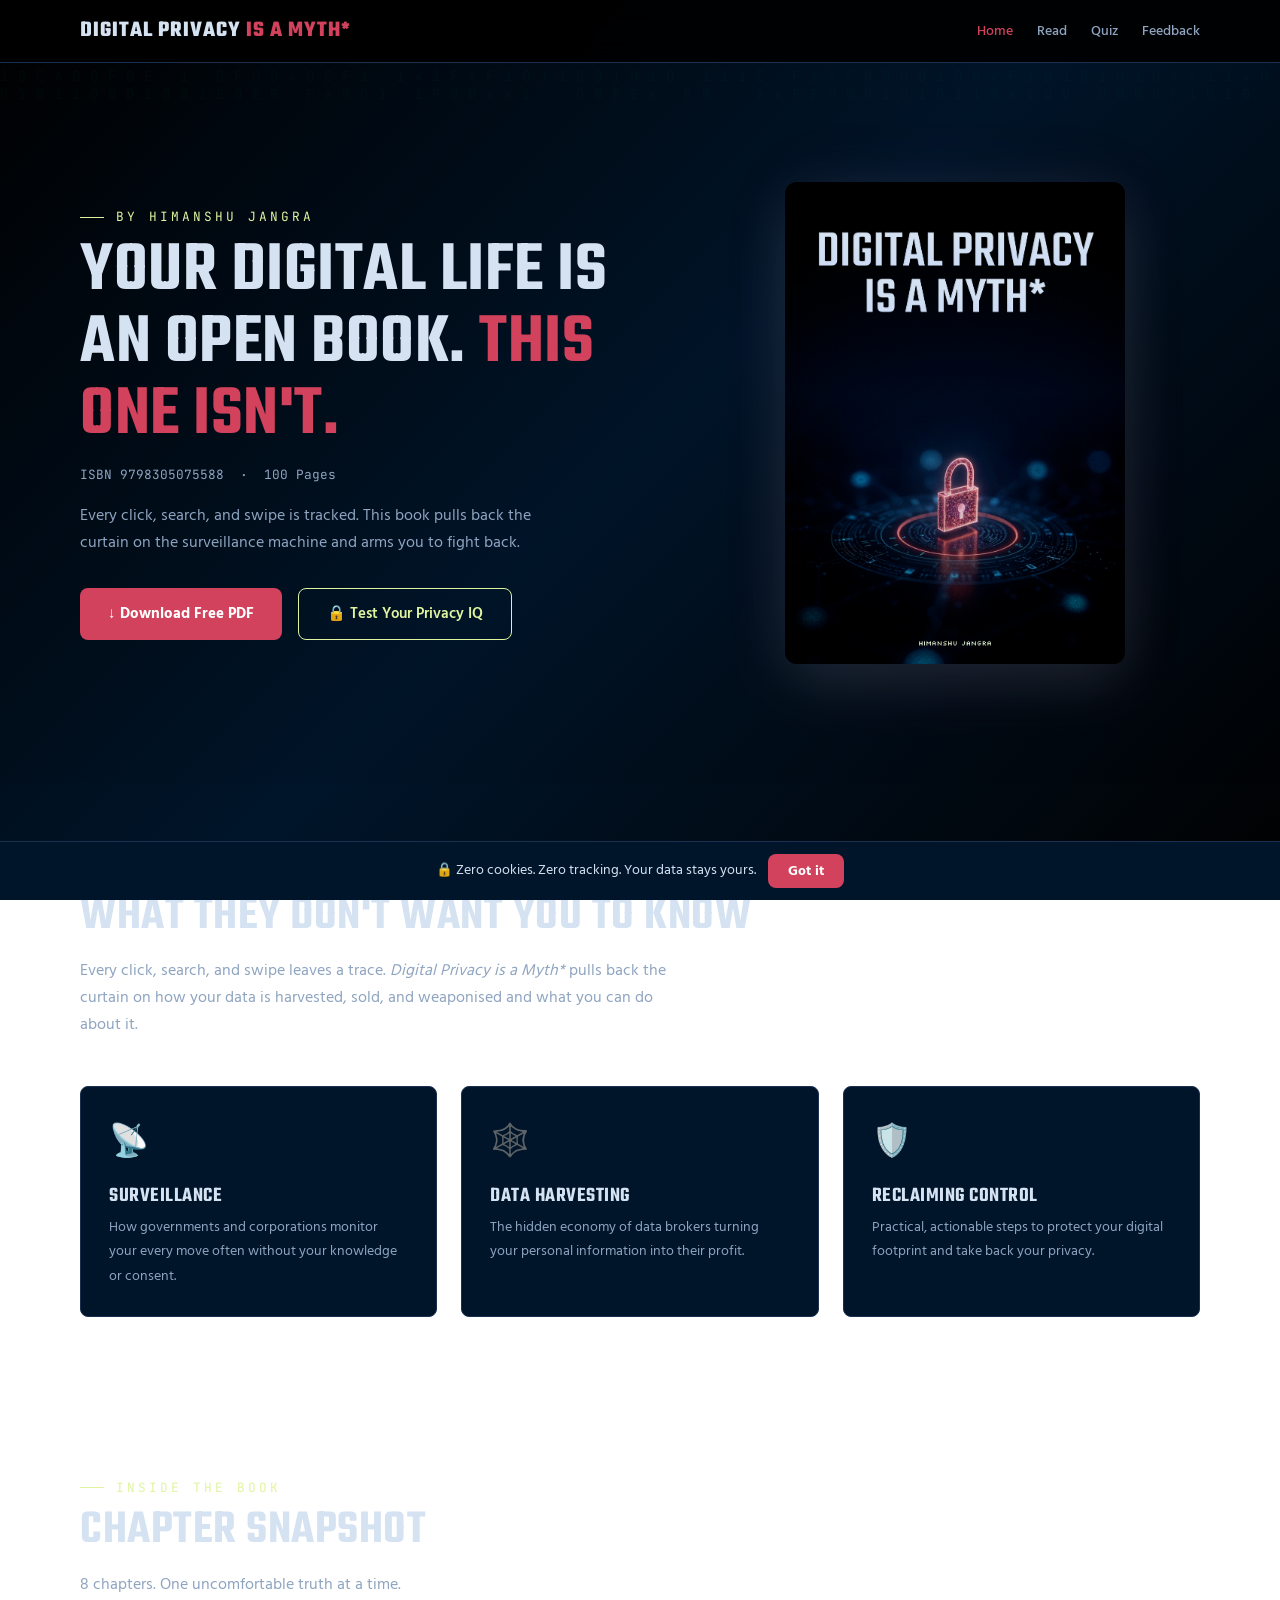
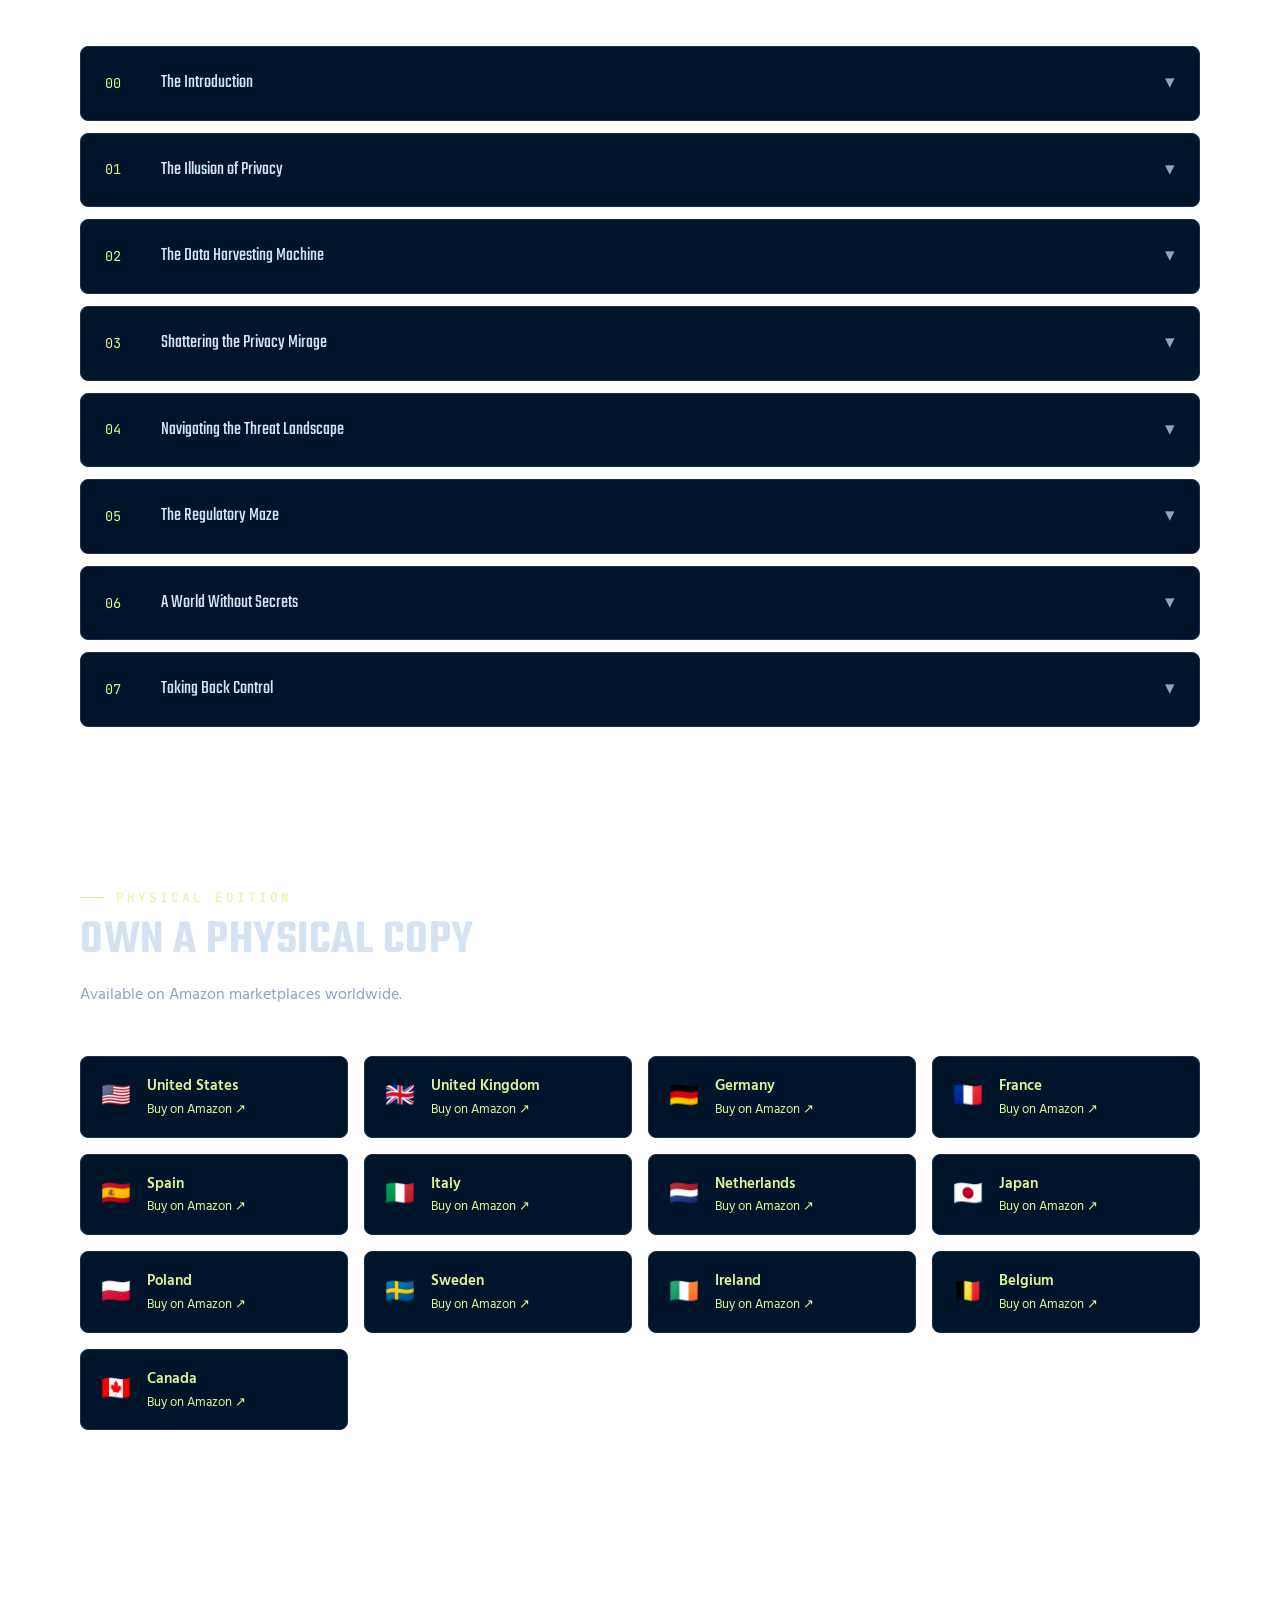
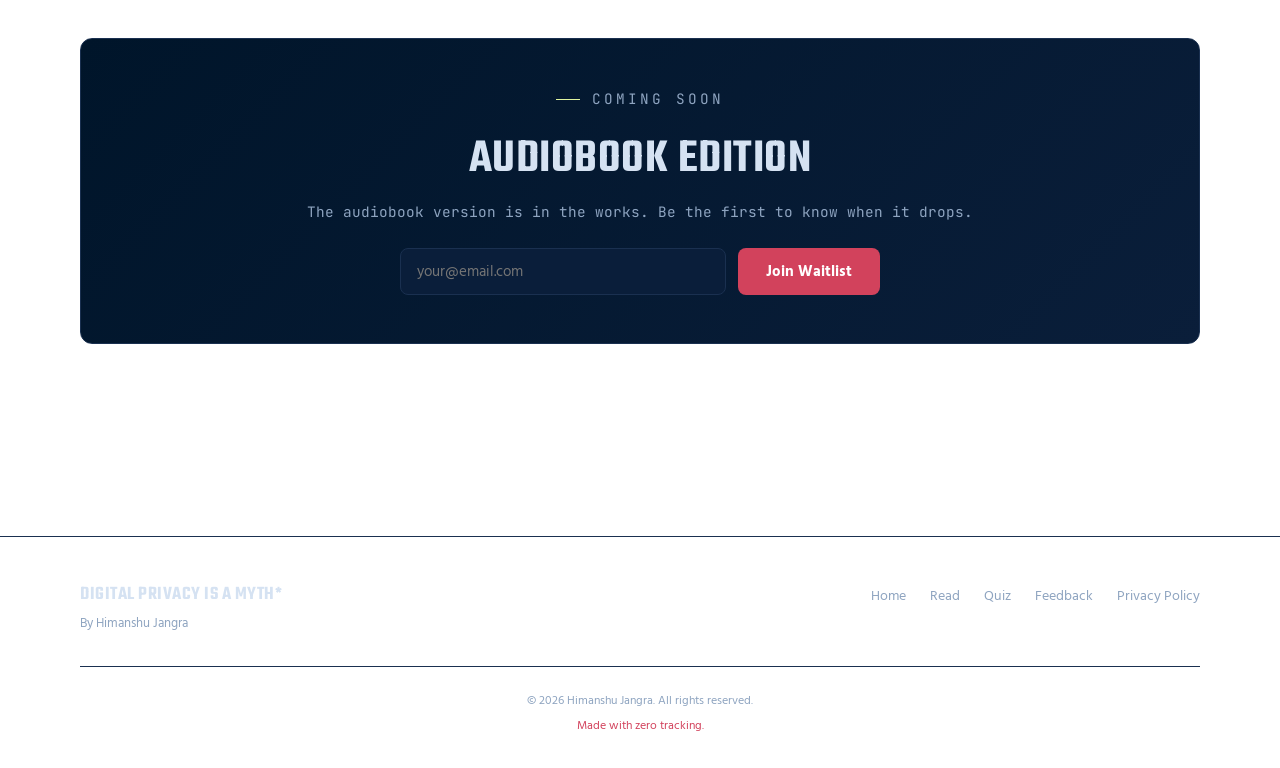
==== index.html @ 57343a9a "First Push This is the initial push to check for things working." ====
<!DOCTYPE html>
<html lang="en">
<head>
  <meta charset="UTF-8">
  <meta name="viewport" content="width=device-width, initial-scale=1.0">
  <title>Digital Privacy is a Myth* — By Himanshu Jangra</title>
  <meta name="description" content="Your digital life is an open book. Digital Privacy is a Myth* exposes the surveillance machine and shows you how to take back control. Free PDF download.">
  <meta property="og:title" content="Digital Privacy is a Myth* — By Himanshu Jangra">
  <meta property="og:description" content="Your digital life is an open book. This one isn't. Free PDF download available.">
  <meta property="og:image" content="digital_privacy_is_a_myth_cover.png">
  <meta property="og:url" content="https://privacymyth.himanshujangra.in/">
  <meta property="og:type" content="website">
  <meta name="twitter:card" content="summary_large_image">
  <meta name="twitter:title" content="Digital Privacy is a Myth*">
  <meta name="twitter:description" content="Your digital life is an open book. This one isn't.">
  <meta name="twitter:image" content="digital_privacy_is_a_myth_cover.png">
  <link rel="canonical" href="https://privacymyth.himanshujangra.in/">
  <link rel="stylesheet" href="styles.css">
</head>
<body>

  <!-- LOADER -->
  <div id="page-loader">
    <div class="lock-icon"><div class="lock-shackle"></div><div class="lock-body"></div></div>
    <p class="loader-text">Initializing secure connection...</p>
    <div class="loader-progress"><div class="loader-progress-bar"></div></div>
    <p class="loader-percent">0%</p>
  </div>

  <!-- NAV -->
  <nav class="navbar">
    <div class="container nav-inner">
      <a href="index.html" class="nav-logo"><span>Digital Privacy</span> is a Myth*</a>
      <button id="nav-toggle" aria-label="Toggle navigation" aria-expanded="false">
        <span></span><span></span><span></span>
      </button>
      <ul id="nav-menu">
        <li><a href="index.html" class="active">Home</a></li>
        <li><a href="read.html">Read</a></li>
        <li><a href="quiz.html">Quiz</a></li>
        <li><a href="feedback.html">Feedback</a></li>
      </ul>
    </div>
  </nav>

  <!-- HERO -->
  <section class="hero">
    <canvas id="binary-rain"></canvas>
    <div class="container hero-content">
      <div class="hero-text">
        <p class="section-label">By Himanshu Jangra</p>
        <h1>Your digital life is an open book. <span>This one isn't.</span></h1>
        <p class="hero-meta mono">ISBN 9798305075588 &nbsp;·&nbsp; 100 Pages</p>
        <p style="color:var(--text-secondary);margin-bottom:2rem;max-width:480px">Every click, search, and swipe is tracked. This book pulls back the curtain on the surveillance machine and arms you to fight back.</p>
        <div class="hero-ctas">
          <a href="download.html" class="btn btn-rose">↓ Download Free PDF</a>
          <a href="quiz.html" class="btn btn-secondary">🔒 Test Your Privacy IQ</a>
        </div>
      </div>
      <img src="digital_privacy_is_a_myth_cover.png" alt="Digital Privacy is a Myth book cover" class="hero-cover" loading="lazy">
    </div>
  </section>

  <!-- ABOUT THE BOOK -->
  <section id="about">
    <div class="container">
      <p class="section-label">About the Book</p>
      <h2 class="section-title">What They Don't Want You to Know</h2>
      <p class="section-subtitle">Every click, search, and swipe leaves a trace. <em>Digital Privacy is a Myth*</em> pulls back the curtain on how your data is harvested, sold, and weaponised and what you can do about it.</p>
      <div class="card-grid card-grid-3">
        <div class="card">
          <div class="card-icon">📡</div>
          <h3>Surveillance</h3>
          <p>How governments and corporations monitor your every move often without your knowledge or consent.</p>
        </div>
        <div class="card">
          <div class="card-icon">🕸️</div>
          <h3>Data Harvesting</h3>
          <p>The hidden economy of data brokers turning your personal information into their profit.</p>
        </div>
        <div class="card">
          <div class="card-icon">🛡️</div>
          <h3>Reclaiming Control</h3>
          <p>Practical, actionable steps to protect your digital footprint and take back your privacy.</p>
        </div>
      </div>
    </div>
  </section>

  <!-- CHAPTER SNAPSHOT -->
  <section id="chapters">
    <div class="container">
      <p class="section-label">Inside the Book</p>
      <h2 class="section-title">Chapter Snapshot</h2>
      <p class="section-subtitle">8 chapters. One uncomfortable truth at a time.</p>
      <div class="chapter-list">
        <div class="chapter-item"><div class="chapter-header" onclick="this.parentElement.classList.toggle('open')"><span class="chapter-num mono">00</span><span class="chapter-title">The Introduction</span><span class="chapter-arrow">▾</span></div><div class="chapter-body"><div class="chapter-body-inner">This chapter confronts you with an uncomfortable truth: digital privacy, as most people understand it, no longer exists. It traces how the internet evolved from a decentralised utopia into a surveillance infrastructure, and establishes the book's central thesis that reclaiming privacy requires first understanding how it was taken from us. From the telegraph to TikTok, the erosion has been steady and deliberate.</div></div></div>
        <div class="chapter-item"><div class="chapter-header" onclick="this.parentElement.classList.toggle('open')"><span class="chapter-num mono">01</span><span class="chapter-title">The Illusion of Privacy</span><span class="chapter-arrow">▾</span></div><div class="chapter-body"><div class="chapter-body-inner">"I have nothing to hide, so I don't need to worry about privacy." This pervasive myth dangerously equates privacy with secrecy. Privacy isn't about hiding something it's about control. This chapter dismantles the Privacy Paradox: the baffling gap between people's stated desire for privacy and their actual online behaviour. It explores how terms of service, default settings, and UI design create a false sense of security, and why even Google Street View sparked a global reckoning.</div></div></div>
        <div class="chapter-item"><div class="chapter-header" onclick="this.parentElement.classList.toggle('open')"><span class="chapter-num mono">02</span><span class="chapter-title">The Data Harvesting Machine</span><span class="chapter-arrow">▾</span></div><div class="chapter-body"><div class="chapter-body-inner">A deep dive into the mechanics of mass data collection cookies, browser fingerprinting, device IDs, and the invisible trackers embedded in every app you use. Meet the data brokers: companies whose entire business model is packaging your behavioural profile and selling it to the highest bidder. From the 2017 Equifax breach that exposed 147 million people to the silent machinery of surveillance capitalism, this chapter reveals the one-way mirror you've been living behind.</div></div></div>
        <div class="chapter-item"><div class="chapter-header" onclick="this.parentElement.classList.toggle('open')"><span class="chapter-num mono">03</span><span class="chapter-title">Shattering the Privacy Mirage</span><span class="chapter-arrow">▾</span></div><div class="chapter-body"><div class="chapter-body-inner">Your "browser fingerprint" is a unique profile created from your browser, OS, plugins, and settings tracking you across websites even without cookies. This chapter puts popular privacy tools under the microscope. Are VPNs truly private? Does incognito mode actually hide anything? It separates marketing promises from technical reality and reveals why most "privacy solutions" offer far less protection than they claim.</div></div></div>
        <div class="chapter-item"><div class="chapter-header" onclick="this.parentElement.classList.toggle('open')"><span class="chapter-num mono">04</span><span class="chapter-title">Navigating the Threat Landscape</span><span class="chapter-arrow">▾</span></div><div class="chapter-body"><div class="chapter-body-inner">From the first computer virus ("Creeper", 1971) to today's state-sponsored zero-day exploits, the threat landscape has evolved dramatically. This chapter maps out modern threats phishing, social engineering, ransomware, SIM-swapping, and supply chain attacks and explains why even tech-literate users are not immune. It's a field guide to the digital dangers lurking in your inbox, your apps, and your connected devices.</div></div></div>
        <div class="chapter-item"><div class="chapter-header" onclick="this.parentElement.classList.toggle('open')"><span class="chapter-num mono">05</span><span class="chapter-title">The Regulatory Maze</span><span class="chapter-arrow">▾</span></div><div class="chapter-body"><div class="chapter-body-inner">Under GDPR, companies can be fined up to €20 million or 4% of their annual global turnover yet breaches continue. This chapter navigates the complex web of privacy legislation: GDPR, CCPA, India's DPDPA, and more. It explains what these laws actually protect, what they don't, and why regulation alone cannot solve the privacy crisis. The conclusion? Laws are a starting point, not a solution.</div></div></div>
        <div class="chapter-item"><div class="chapter-header" onclick="this.parentElement.classList.toggle('open')"><span class="chapter-num mono">06</span><span class="chapter-title">A World Without Secrets</span><span class="chapter-arrow">▾</span></div><div class="chapter-body"><div class="chapter-body-inner">What happens when privacy disappears entirely? From social credit systems and predictive policing to brain-computer interfaces that can read neural signals this chapter paints a picture of a fully surveilled society. It examines the chilling effect on free speech, creativity, and dissent, drawing from real-world examples where the future of privacy isn't a dystopian novel it's already happening.</div></div></div>
        <div class="chapter-item"><div class="chapter-header" onclick="this.parentElement.classList.toggle('open')"><span class="chapter-num mono">07</span><span class="chapter-title">Taking Back Control</span><span class="chapter-arrow">▾</span></div><div class="chapter-body"><div class="chapter-body-inner">The actionable conclusion. This chapter provides a practical privacy toolkit from browser configurations and encrypted communications to digital hygiene habits and privacy-respecting alternatives for every app you use. It covers 2FA, password managers, VPN best practices, and secure messaging. It ends with a call to action: privacy is a collective fight, not just a personal one. Your choices today shape the digital world of tomorrow.</div></div></div>
      </div>
    </div>
  </section>

  <!-- BUY HARD COPY -->
  <section id="buy">
    <div class="container">
      <p class="section-label">Physical Edition</p>
      <h2 class="section-title">Own a Physical Copy</h2>
      <p class="section-subtitle">Available on Amazon marketplaces worldwide.</p>
      <div class="amazon-grid">
        <a href="https://www.amazon.com/dp/B0FT1PD9YH" target="_blank" rel="noopener" class="amazon-card"><span class="amazon-flag">🇺🇸</span><div class="amazon-info"><div class="amazon-country">United States</div><div class="amazon-link">Buy on Amazon ↗</div></div></a>
        <a href="https://www.amazon.co.uk/dp/B0FT1PD9YH" target="_blank" rel="noopener" class="amazon-card"><span class="amazon-flag">🇬🇧</span><div class="amazon-info"><div class="amazon-country">United Kingdom</div><div class="amazon-link">Buy on Amazon ↗</div></div></a>
        <a href="https://www.amazon.de/dp/B0FT1PD9YH" target="_blank" rel="noopener" class="amazon-card"><span class="amazon-flag">🇩🇪</span><div class="amazon-info"><div class="amazon-country">Germany</div><div class="amazon-link">Buy on Amazon ↗</div></div></a>
        <a href="https://www.amazon.fr/dp/B0FT1PD9YH" target="_blank" rel="noopener" class="amazon-card"><span class="amazon-flag">🇫🇷</span><div class="amazon-info"><div class="amazon-country">France</div><div class="amazon-link">Buy on Amazon ↗</div></div></a>
        <a href="https://www.amazon.es/dp/B0FT1PD9YH" target="_blank" rel="noopener" class="amazon-card"><span class="amazon-flag">🇪🇸</span><div class="amazon-info"><div class="amazon-country">Spain</div><div class="amazon-link">Buy on Amazon ↗</div></div></a>
        <a href="https://www.amazon.it/dp/B0FT1PD9YH" target="_blank" rel="noopener" class="amazon-card"><span class="amazon-flag">🇮🇹</span><div class="amazon-info"><div class="amazon-country">Italy</div><div class="amazon-link">Buy on Amazon ↗</div></div></a>
        <a href="https://www.amazon.nl/dp/B0FT1PD9YH" target="_blank" rel="noopener" class="amazon-card"><span class="amazon-flag">🇳🇱</span><div class="amazon-info"><div class="amazon-country">Netherlands</div><div class="amazon-link">Buy on Amazon ↗</div></div></a>
        <a href="https://www.amazon.co.jp/dp/B0FT1PD9YH" target="_blank" rel="noopener" class="amazon-card"><span class="amazon-flag">🇯🇵</span><div class="amazon-info"><div class="amazon-country">Japan</div><div class="amazon-link">Buy on Amazon ↗</div></div></a>
        <a href="https://www.amazon.pl/dp/B0FT1PD9YH" target="_blank" rel="noopener" class="amazon-card"><span class="amazon-flag">🇵🇱</span><div class="amazon-info"><div class="amazon-country">Poland</div><div class="amazon-link">Buy on Amazon ↗</div></div></a>
        <a href="https://www.amazon.se/dp/B0FT1PD9YH" target="_blank" rel="noopener" class="amazon-card"><span class="amazon-flag">🇸🇪</span><div class="amazon-info"><div class="amazon-country">Sweden</div><div class="amazon-link">Buy on Amazon ↗</div></div></a>
        <a href="https://www.amazon.ie/dp/B0FT1PD9YH" target="_blank" rel="noopener" class="amazon-card"><span class="amazon-flag">🇮🇪</span><div class="amazon-info"><div class="amazon-country">Ireland</div><div class="amazon-link">Buy on Amazon ↗</div></div></a>
        <a href="https://www.amazon.com.be/dp/B0FT1PD9YH" target="_blank" rel="noopener" class="amazon-card"><span class="amazon-flag">🇧🇪</span><div class="amazon-info"><div class="amazon-country">Belgium</div><div class="amazon-link">Buy on Amazon ↗</div></div></a>
        <a href="https://www.amazon.ca/dp/B0F1DP7KFP" target="_blank" rel="noopener" class="amazon-card"><span class="amazon-flag">🇨🇦</span><div class="amazon-info"><div class="amazon-country">Canada</div><div class="amazon-link">Buy on Amazon ↗</div></div></a>
      </div>
    </div>
  </section>

  <!-- AUDIOBOOK WAITLIST -->
  <section id="waitlist">
    <div class="container">
      <div class="cta-banner">
        <p class="section-label" style="justify-content:center">Coming Soon</p>
        <h2 class="section-title">Audiobook Edition</h2>
        <p>The audiobook version is in the works. Be the first to know when it drops.</p>
        <form id="waitlist-form" class="inline-form" style="max-width:480px;margin:1.5rem auto 0">
          <input type="email" class="form-input" id="waitlist-email" placeholder="your@email.com" required aria-label="Email for waitlist">
          <button type="submit" class="btn btn-primary">Join Waitlist</button>
        </form>
        <div id="waitlist-success" class="form-success" style="margin-top:1rem">You're on the list. We'll reach out when it's ready.</div>
      </div>
    </div>
  </section>

  <!-- FOOTER -->
  <footer class="footer">
    <div class="container">
      <div class="footer-inner">
        <div class="footer-brand">
          <h3>Digital Privacy is a Myth*</h3>
          <p>By Himanshu Jangra</p>
        </div>
        <div class="footer-links">
          <a href="index.html">Home</a>
          <a href="read.html">Read</a>
          <a href="quiz.html">Quiz</a>
          <a href="feedback.html">Feedback</a>
          <a href="privacy.html">Privacy Policy</a>
        </div>
      </div>
      <div class="footer-bottom">
        © 2026 Himanshu Jangra. All rights reserved.
        <span class="zero-track">Made with zero tracking.</span>
      </div>
    </div>
  </footer>

  <!-- COOKIE BANNER -->
  <div id="cookie-banner">
    <span>🔒 Zero cookies. Zero tracking. Your data stays yours.</span>
    <button id="cookie-dismiss" class="btn btn-primary btn-sm">Got it</button>
  </div>

  <script src="shared.js"></script>
  <script>
    // Init binary rain on homepage
    initBinaryRain();

    // Chapter accordion smooth height
    document.querySelectorAll('.chapter-item').forEach(item => {
      const body = item.querySelector('.chapter-body');
      const inner = item.querySelector('.chapter-body-inner');
      const header = item.querySelector('.chapter-header');
      header.addEventListener('click', () => {
        if (item.classList.contains('open')) {
          body.style.maxHeight = inner.scrollHeight + 'px';
        } else {
          body.style.maxHeight = '0';
        }
      });
      // Set initial max-height for open animation
      const observer = new MutationObserver(() => {
        if (item.classList.contains('open')) {
          body.style.maxHeight = inner.scrollHeight + 'px';
        } else {
          body.style.maxHeight = '0';
        }
      });
      observer.observe(item, { attributes: true, attributeFilter: ['class'] });
    });

    // Waitlist form
    document.getElementById('waitlist-form').addEventListener('submit', async (e) => {
      e.preventDefault();
      const email = document.getElementById('waitlist-email').value;
      if (!isValidEmail(email)) return;
      const btn = e.target.querySelector('button[type="submit"]');
      const restore = setButtonLoading(btn, 'Joining...');
      await submitToSheet('waitlist', { email, source: 'waitlist' });
      restore('✓ Joined!');
      setTimeout(() => {
        document.getElementById('waitlist-form').style.display = 'none';
        document.getElementById('waitlist-success').classList.add('show');
      }, 600);
    });
  </script>
</body>
</html>
---- styles.css ----
/* ===== Digital Privacy is a Myth* — Design System ===== */
@import url('https://fonts.googleapis.com/css2?family=Hind+Madurai:wght@400;500;600;700&family=JetBrains+Mono:wght@400;500&family=Teko:wght@400;500;600;700&display=swap');

:root {
  --bg-primary: #010101;
  --bg-secondary: #00152A;
  --bg-elevated: #0a1e3a;
  --text-primary: #D5E2F2;
  --text-secondary: #8ea4c0;
  --accent: #e0f49f;
  --accent-dim: #c8e7ad;
  --rose: #d2425c;
  --rose-dim: #892a3c;
  --gradient-dark: linear-gradient(135deg, #010101, #00152A, #010101);
  --gradient-light: linear-gradient(135deg, #D5E2F2, #CCDBF4);
  --danger: #fb2d2d;
  --border: #1a3050;
  --radius: 8px;
  --transition: 0.3s ease;
}

*,
*::before,
*::after {
  box-sizing: border-box;
  margin: 0;
  padding: 0
}

html {
  scroll-behavior: smooth;
  font-size: 16px
}

body {
  font-family: 'Hind Madurai', sans-serif;
  background: var(--gradient-dark);
  background-attachment: fixed;
  color: var(--text-primary);
  line-height: 1.7;
  overflow-x: hidden;
  -webkit-font-smoothing: antialiased
}

h1,
h2,
h3,
h4,
h5,
h6 {
  font-family: 'Teko', sans-serif;
  font-weight: 600;
  line-height: 1.0;
  letter-spacing: .5px;
  text-transform: uppercase
}

h1 {
  font-size: clamp(2.2rem, 6vw, 4.5rem)
}

h2 {
  font-size: clamp(1.8rem, 4vw, 3rem)
}

h3 {
  font-size: clamp(1.3rem, 3vw, 2rem)
}

a {
  color: var(--accent);
  text-decoration: none;
  transition: color var(--transition)
}

a:hover {
  color: var(--accent-dim)
}

img {
  max-width: 100%;
  height: auto;
  display: block
}

.container {
  width: 90%;
  max-width: 1200px;
  margin: 0 auto;
  padding: 0 1rem
}

.mono {
  font-family: 'JetBrains Mono', monospace
}

/* ===== LOADER ===== */
#page-loader {
  position: fixed;
  inset: 0;
  z-index: 9999;
  background: var(--bg-primary);
  display: flex;
  flex-direction: column;
  align-items: center;
  justify-content: center;
  gap: 1.5rem
}

#page-loader.fade-out {
  animation: loaderFade .5s ease forwards
}

@keyframes loaderFade {
  to {
    opacity: 0;
    visibility: hidden
  }
}

.lock-icon {
  width: 60px;
  height: 60px;
  position: relative
}

.lock-body {
  width: 36px;
  height: 28px;
  background: var(--accent);
  border-radius: 4px;
  position: absolute;
  bottom: 0;
  left: 50%;
  transform: translateX(-50%);
  animation: lockPulse 1.8s ease infinite
}

.lock-shackle {
  width: 24px;
  height: 20px;
  border: 4px solid var(--accent);
  border-bottom: none;
  border-radius: 12px 12px 0 0;
  position: absolute;
  top: 0;
  left: 50%;
  transform: translateX(-50%);
  animation: shackleUnlock 1.8s ease forwards
}

@keyframes lockPulse {

  0%,
  100% {
    opacity: 1
  }

  50% {
    opacity: .6
  }
}

@keyframes shackleUnlock {

  0%,
  60% {
    transform: translateX(-50%) rotate(0)
  }

  80%,
  100% {
    transform: translateX(-50%) rotate(-30deg);
    transform-origin: left top
  }
}

.loader-text {
  font-family: 'JetBrains Mono', monospace;
  font-size: .85rem;
  color: var(--accent);
  letter-spacing: 2px
}

.loader-progress {
  width: 200px;
  height: 3px;
  background: var(--border);
  border-radius: 2px;
  overflow: hidden;
  margin-top: .5rem
}

.loader-progress-bar {
  height: 100%;
  width: 0;
  background: var(--accent);
  border-radius: 2px;
  transition: width .1s linear
}

.loader-percent {
  font-family: 'JetBrains Mono', monospace;
  font-size: .7rem;
  color: var(--text-secondary);
  margin-top: .25rem
}

/* ===== NAV ===== */
.navbar {
  position: sticky;
  top: 0;
  z-index: 1000;
  background: rgba(1, 1, 1, .92);
  backdrop-filter: blur(12px);
  border-bottom: 1px solid var(--border);
  padding: .75rem 0
}

.nav-inner {
  display: flex;
  align-items: center;
  justify-content: space-between
}

.nav-logo {
  font-family: 'Teko', sans-serif;
  font-size: 1.4rem;
  font-weight: 700;
  color: var(--rose);
  text-transform: uppercase;
  letter-spacing: 1px
}

.nav-logo span {
  color: var(--text-primary)
}

#nav-menu {
  display: flex;
  gap: 1.5rem;
  list-style: none;
  align-items: center
}

#nav-menu a {
  color: var(--text-secondary);
  font-size: .9rem;
  font-weight: 500;
  transition: color var(--transition);
  position: relative
}

#nav-menu a:hover,
#nav-menu a.active {
  color: var(--rose)
}

#nav-menu a::after {
  content: '';
  position: absolute;
  bottom: -4px;
  left: 0;
  width: 0;
  height: 2px;
  background: var(--rose);
  transition: width var(--transition)
}

#nav-menu a:hover::after {
  width: 100%
}

#nav-toggle {
  display: none;
  flex-direction: column;
  gap: 5px;
  cursor: pointer;
  padding: 4px;
  background: none;
  border: none;
  z-index: 1001
}

#nav-toggle span {
  width: 24px;
  height: 2px;
  background: var(--text-primary);
  transition: var(--transition)
}

#nav-toggle.open span:nth-child(1) {
  transform: rotate(45deg) translate(5px, 5px)
}

#nav-toggle.open span:nth-child(2) {
  opacity: 0
}

#nav-toggle.open span:nth-child(3) {
  transform: rotate(-45deg) translate(5px, -5px)
}

/* ===== COOKIE BANNER ===== */
#cookie-banner {
  position: fixed;
  bottom: 0;
  left: 0;
  right: 0;
  z-index: 2000;
  background: var(--bg-secondary);
  border-top: 1px solid var(--border);
  padding: .75rem 1rem;
  display: flex;
  align-items: center;
  justify-content: center;
  gap: .75rem;
  font-size: .85rem;
  transition: transform .4s ease
}

#cookie-banner.hidden {
  transform: translateY(100%);
  pointer-events: none
}

#cookie-banner span {
  white-space: nowrap;
  overflow: hidden;
  text-overflow: ellipsis
}

/* ===== BUTTONS ===== */
.btn {
  display: inline-flex;
  align-items: center;
  justify-content: center;
  text-align: center;
  gap: .5rem;
  padding: .75rem 1.75rem;
  border-radius: var(--radius);
  font-family: 'Hind Madurai', sans-serif;
  font-weight: 600;
  font-size: .95rem;
  cursor: pointer;
  transition: all var(--transition);
  border: none;
  text-decoration: none
}

.btn-loading {
  pointer-events: none;
  opacity: .7;
  position: relative
}

.btn-loading::after {
  content: '';
  width: 16px;
  height: 16px;
  border: 2px solid currentColor;
  border-top-color: transparent;
  border-radius: 50%;
  animation: btnSpin .6s linear infinite;
  flex-shrink: 0
}

@keyframes btnSpin {
  to {
    transform: rotate(360deg)
  }
}

.btn-primary {
  background: var(--rose);
  color: #ffffff;
  font-weight: 700
}

.btn-primary:hover {
  background: var(--accent-dim);
  color: #010101;
  transform: translateY(-2px);
  box-shadow: 0 4px 20px rgba(229, 245, 209, .25)
}

.btn-secondary {
  background: transparent;
  color: var(--accent);
  border: 1px solid var(--accent)
}

.btn-secondary:hover {
  background: rgba(229, 245, 209, .1);
  transform: translateY(-2px)
}

.btn-rose {
  background: var(--rose);
  color: #fff;
  font-weight: 700
}

.btn-rose:hover {
  background: var(--rose-dim);
  color: #fff;
  transform: translateY(-2px);
  box-shadow: 0 4px 20px rgba(199, 92, 111, .3)
}

.btn-ghost {
  background: transparent;
  color: var(--text-secondary);
  padding: .5rem 1rem
}

.btn-ghost:hover {
  color: var(--accent)
}

.btn-sm {
  padding: .5rem 1.25rem;
  font-size: .85rem
}

/* ===== HERO ===== */
.hero {
  min-height: 80vh;
  display: flex;
  align-items: center;
  position: relative;
  overflow: hidden;
  padding: 4rem 0 4rem
}

#binary-rain {
  position: absolute;
  inset: 0;
  z-index: 0;
  pointer-events: none;
  opacity: .4
}

.hero-content {
  position: relative;
  z-index: 1;
  display: grid;
  grid-template-columns: 1.1fr .9fr;
  gap: 2rem;
  align-items: center
}

.hero-cover {
  max-width: 340px;
  border-radius: 12px;
  box-shadow: 0 20px 60px rgba(204, 219, 244, .12), 0 0 80px rgba(199, 92, 111, .06);
  animation: coverFloat 4s ease-in-out infinite;
  justify-self: center
}

@keyframes coverFloat {

  0%,
  100% {
    transform: translateY(0)
  }

  50% {
    transform: translateY(-10px)
  }
}

.hero-text h1 {
  margin-bottom: .75rem
}

.hero-text h1 span {
  color: var(--rose)
}

.hero-meta {
  font-family: 'JetBrains Mono', monospace;
  color: var(--text-secondary);
  font-size: .8rem;
  margin-bottom: 1rem
}

.hero-ctas {
  display: flex;
  gap: 1rem;
  flex-wrap: wrap
}

/* ===== SECTIONS ===== */
section {
  padding: 5rem 0
}

.section-label {
  font-family: 'JetBrains Mono', monospace;
  color: var(--accent);
  font-size: .8rem;
  text-transform: uppercase;
  letter-spacing: 3px;
  margin-bottom: .5rem;
  display: flex;
  align-items: center;
  gap: .75rem
}

.section-label::before {
  content: '';
  width: 24px;
  height: 1px;
  background: var(--accent)
}

.section-title {
  margin-bottom: 1rem
}

.section-subtitle {
  color: var(--text-secondary);
  max-width: 600px;
  margin-bottom: 3rem
}

/* ===== CARDS ===== */
.card {
  background: var(--bg-secondary);
  border: 1px solid var(--border);
  border-radius: var(--radius);
  padding: 1.75rem;
  transition: all var(--transition)
}

.card:hover {
  border-color: var(--rose);
  transform: translateY(-4px);
  box-shadow: 0 8px 30px rgba(199, 92, 111, .1)
}

.card-grid {
  display: grid;
  gap: 1.5rem
}

.card-grid-3 {
  grid-template-columns: repeat(3, 1fr)
}

.card-grid-4 {
  grid-template-columns: repeat(4, 1fr)
}

.card-icon {
  font-size: 2rem;
  margin-bottom: 1rem
}

.card h3 {
  margin-bottom: .5rem;
  font-size: 1.3rem
}

.card p {
  color: var(--text-secondary);
  font-size: .9rem
}

/* ===== CHAPTER LIST ===== */
.chapter-list {
  display: flex;
  flex-direction: column;
  gap: .75rem
}

.chapter-item {
  background: var(--bg-secondary);
  border: 1px solid var(--border);
  border-radius: var(--radius);
  overflow: hidden;
  transition: border-color var(--transition)
}

.chapter-item:hover {
  border-color: rgba(0, 255, 157, .3)
}

.chapter-header {
  display: flex;
  align-items: center;
  gap: 1rem;
  padding: 1.25rem 1.5rem;
  cursor: pointer;
  transition: background var(--transition)
}

.chapter-header:hover {
  background: var(--bg-elevated)
}

.chapter-num {
  font-family: 'JetBrains Mono', monospace;
  color: var(--accent);
  font-size: .85rem;
  min-width: 40px
}

.chapter-title {
  font-family: 'Teko', sans-serif;
  font-size: 1.2rem;
  flex: 1
}

.chapter-arrow {
  color: var(--text-secondary);
  transition: transform var(--transition);
  font-size: 1.2rem
}

.chapter-item.open .chapter-arrow {
  transform: rotate(180deg)
}

.chapter-body {
  max-height: 0;
  overflow: hidden;
  transition: max-height .4s ease
}

.chapter-body-inner {
  padding: 0 1.5rem 1.25rem;
  padding-left: calc(1.5rem + 40px + 1rem);
  color: var(--text-secondary);
  font-size: .9rem;
  line-height: 1.8
}

/* ===== AMAZON GRID ===== */
.amazon-grid {
  display: grid;
  grid-template-columns: repeat(auto-fill, minmax(220px, 1fr));
  gap: 1rem
}

.amazon-card {
  display: flex;
  align-items: center;
  gap: 1rem;
  background: var(--bg-secondary);
  border: 1px solid var(--border);
  border-radius: var(--radius);
  padding: 1rem 1.25rem;
  transition: all var(--transition)
}

.amazon-card:hover {
  border-color: var(--accent);
  transform: translateY(-2px);
  box-shadow: 0 4px 20px rgba(0, 255, 157, .06)
}

.amazon-flag {
  font-size: 1.5rem
}

.amazon-info {
  flex: 1
}

.amazon-country {
  font-weight: 600;
  font-size: .95rem
}

.amazon-link {
  font-size: .8rem;
  color: var(--accent)
}

/* ===== FORMS ===== */
.form-group {
  margin-bottom: 1.25rem
}

.form-group label {
  display: block;
  font-size: .85rem;
  color: var(--text-secondary);
  margin-bottom: .4rem;
  font-weight: 500
}

.form-input,
.form-textarea {
  width: 100%;
  padding: .75rem 1rem;
  background: var(--bg-elevated);
  border: 1px solid var(--border);
  border-radius: var(--radius);
  color: var(--text-primary);
  font-family: 'Hind Madurai', sans-serif;
  font-size: .95rem;
  transition: border-color var(--transition)
}

.form-input:focus,
.form-textarea:focus {
  outline: none;
  border-color: var(--accent)
}

.form-textarea {
  resize: vertical;
  min-height: 120px
}

.char-count {
  text-align: right;
  font-size: .75rem;
  color: var(--text-secondary);
  margin-top: .25rem
}

.checkbox-group {
  display: flex;
  align-items: center;
  gap: .75rem;
  cursor: pointer
}

.checkbox-group input[type="checkbox"] {
  accent-color: var(--accent);
  width: 18px;
  height: 18px
}

.form-success {
  background: rgba(0, 255, 157, .08);
  border: 1px solid rgba(0, 255, 157, .2);
  border-radius: var(--radius);
  padding: 1.25rem;
  color: var(--accent);
  text-align: center;
  display: none
}

.form-success.show {
  display: block
}

.inline-form {
  display: flex;
  gap: .75rem
}

.inline-form .form-input {
  flex: 1
}

/* ===== STAR RATING ===== */
.star-rating {
  display: flex;
  gap: .25rem;
  direction: rtl;
  justify-content: flex-end
}

.star-rating input {
  display: none
}

.star-rating label {
  font-size: 1.8rem;
  color: var(--border);
  cursor: pointer;
  transition: color var(--transition)
}

.star-rating input:checked~label,
.star-rating label:hover,
.star-rating label:hover~label {
  color: #ffd700
}

/* ===== TOGGLE ===== */
.toggle-group {
  display: flex;
  gap: 0;
  border: 1px solid var(--border);
  border-radius: var(--radius);
  overflow: hidden;
  width: fit-content;
  margin-top: .5rem
}

.toggle-group input {
  display: none
}

.toggle-group label {
  padding: .6rem 1.5rem;
  cursor: pointer;
  font-size: .9rem;
  transition: all var(--transition);
  color: var(--text-secondary)
}

.toggle-group input:checked+label {
  background: var(--accent);
  color: #010101;
  font-weight: 600
}

/* ===== QUIZ ===== */
.quiz-container {
  max-width: 700px;
  margin: 0 auto
}

.quiz-progress {
  display: flex;
  gap: .5rem;
  margin-bottom: 2rem
}

.quiz-progress-dot {
  flex: 1;
  height: 4px;
  border-radius: 2px;
  background: var(--border);
  transition: background var(--transition)
}

.quiz-progress-dot.active {
  background: var(--accent)
}

.quiz-progress-dot.done {
  background: var(--accent-dim)
}

.quiz-option {
  display: block;
  width: 100%;
  text-align: left;
  padding: 1rem 1.25rem;
  background: var(--bg-secondary);
  border: 1px solid var(--border);
  border-radius: var(--radius);
  color: var(--text-primary);
  font-size: .95rem;
  cursor: pointer;
  transition: all var(--transition);
  margin-bottom: .75rem;
  font-family: 'Hind Madurai', sans-serif
}

.quiz-option:hover:not(.selected) {
  border-color: rgba(0, 255, 157, .4);
  background: var(--bg-elevated)
}

.quiz-option.correct {
  border-color: var(--accent);
  background: rgba(0, 255, 157, .08);
  color: var(--accent)
}

.quiz-option.wrong {
  border-color: var(--danger);
  background: rgba(255, 68, 68, .08);
  color: var(--danger)
}

.quiz-option.disabled {
  pointer-events: none;
  opacity: .6
}

.quiz-explanation {
  background: var(--bg-elevated);
  border-left: 3px solid var(--accent);
  padding: 1.25rem;
  margin-top: 1rem;
  border-radius: 0 var(--radius) var(--radius) 0;
  animation: slideIn .3s ease
}

@keyframes slideIn {
  from {
    opacity: 0;
    transform: translateY(8px)
  }

  to {
    opacity: 1;
    transform: translateY(0)
  }
}

.quiz-result {
  text-align: center;
  padding: 2rem 0
}

.quiz-persona {
  font-size: 3rem;
  margin-bottom: .5rem
}

.quiz-score {
  font-family: 'JetBrains Mono', monospace;
  font-size: 1.5rem;
  color: var(--accent);
  margin-bottom: .5rem
}

.quiz-verdict {
  color: var(--text-secondary);
  font-style: italic;
  max-width: 500px;
  margin: 0 auto 2rem
}

.scorecard-wrapper {
  margin: 2rem auto;
  max-width: 400px
}

.scorecard-wrapper canvas {
  width: 100%;
  border-radius: var(--radius);
  border: 1px solid var(--border)
}

.share-buttons {
  display: flex;
  gap: 1rem;
  justify-content: center;
  margin: 1.5rem 0;
  flex-wrap: wrap
}

/* ===== BLOCKQUOTE ===== */
blockquote {
  border-left: 3px solid var(--accent);
  padding: 1.5rem;
  background: var(--bg-secondary);
  border-radius: 0 var(--radius) var(--radius) 0;
  font-style: italic;
  color: var(--text-secondary);
  margin: 2rem 0
}

/* ===== CTA BANNER ===== */
.cta-banner {
  background: linear-gradient(135deg, var(--bg-secondary), var(--bg-elevated));
  border: 1px solid var(--border);
  border-radius: 12px;
  padding: 3rem;
  text-align: center;
  margin: 3rem 0
}

.cta-banner p {
  color: var(--text-secondary);
  margin-bottom: 1.5rem;
  font-family: 'JetBrains Mono', monospace;
  font-size: .9rem
}

/* ===== ACCENT HIGHLIGHT ===== */
.text-rose {
  color: var(--rose)
}

.text-accent {
  color: var(--accent)
}

.glow-border {
  border-color: var(--rose) !important;
  box-shadow: 0 0 20px rgba(199, 92, 111, .15)
}

/* ===== PRIVACY PAGE ===== */
.prose {
  max-width: 720px;
  margin: 0 auto
}

.prose h2 {
  margin-top: 2.5rem;
  margin-bottom: 1rem
}

.prose h3 {
  margin-top: 1.5rem;
  margin-bottom: .75rem
}

.prose p,
.prose li {
  color: var(--text-secondary);
  margin-bottom: .75rem
}

.prose ul {
  padding-left: 1.5rem
}

.prose strong {
  color: var(--text-primary)
}

/* ===== FOOTER ===== */
.footer {
  border-top: 1px solid var(--border);
  padding: 3rem 0 2rem;
  margin-top: 4rem
}

.footer-inner {
  display: flex;
  justify-content: space-between;
  align-items: flex-start;
  flex-wrap: wrap;
  gap: 2rem
}

.footer-brand {
  max-width: 300px
}

.footer-brand h3 {
  font-size: 1.2rem;
  margin-bottom: .5rem
}

.footer-brand p {
  color: var(--text-secondary);
  font-size: .8rem
}

.footer-links {
  display: flex;
  gap: 1.5rem;
  flex-wrap: wrap
}

.footer-links a {
  color: var(--text-secondary);
  font-size: .85rem;
  transition: color var(--transition)
}

.footer-links a:hover {
  color: var(--accent)
}

.footer-bottom {
  text-align: center;
  margin-top: 2rem;
  padding-top: 1.5rem;
  border-top: 1px solid var(--border);
  font-size: .75rem;
  color: var(--text-secondary)
}

.footer-bottom .zero-track {
  color: var(--rose);
  display: block;
  margin-top: .25rem
}

/* ===== DOWNLOAD PAGE ===== */
.download-hero {
  text-align: center;
  padding: 8rem 0 3rem
}

.download-hero h1 span {
  color: var(--accent)
}

.download-form-wrapper {
  max-width: 520px;
  margin: 0 auto
}

/* ===== RESPONSIVE ===== */
@media(max-width:1024px) {
  .card-grid-3 {
    grid-template-columns: repeat(2, 1fr)
  }

  .card-grid-4 {
    grid-template-columns: repeat(2, 1fr)
  }

  .hero-content {
    gap: 2.5rem
  }
}

@media(max-width:768px) {
  .hero-content {
    grid-template-columns: 1fr;
    text-align: left
  }

  .hero-cover {
    max-width: 240px;
    margin: 0 auto;
    order: 1
  }

  .hero-text {
    order: 0
  }

  .hero-ctas {
    justify-content: flex-start
  }

  .card-grid-3,
  .card-grid-4 {
    grid-template-columns: 1fr
  }

  section {
    padding: 3.5rem 0
  }

  #nav-toggle {
    display: flex
  }

  #nav-menu {
    position: fixed;
    inset: 0;
    z-index: 1000;
    background: rgba(1, 1, 1, .98);
    backdrop-filter: blur(20px);
    flex-direction: column;
    justify-content: center;
    align-items: center;
    gap: 2.5rem;
    transform: translateX(100%);
    transition: transform .35s ease;
    height: 100vh;
    width: 100vw
  }

  #nav-menu.open {
    transform: translateX(0)
  }

  #nav-menu a {
    font-size: 1.6rem;
    font-family: 'Teko', sans-serif;
    letter-spacing: 1px;
    text-transform: uppercase
  }

  #nav-menu li {
    list-style: none
  }

  #cookie-banner {
    font-size: .75rem;
    padding: .6rem .75rem;
    gap: .5rem
  }

  #cookie-banner span {
    white-space: normal
  }

  .footer-inner {
    flex-direction: column;
    align-items: center;
    text-align: center
  }

  .footer-links {
    justify-content: center
  }

  .amazon-grid {
    grid-template-columns: 1fr 1fr
  }

  .inline-form {
    flex-direction: column
  }

  .cta-banner {
    padding: 2rem 1.5rem
  }

  .chapter-body-inner {
    padding-left: 1.5rem
  }
}

@media(max-width:480px) {
  .hero {
    padding: 5rem 0 3rem
  }

  .hero-cover {
    max-width: 180px
  }

  .amazon-grid {
    grid-template-columns: 1fr
  }

  .hero-ctas {
    flex-direction: column;
    align-items: stretch
  }

  h1 {
    font-size: clamp(1.8rem, 5vw, 3rem)
  }

  .btn {
    width: 100%;
    justify-content: center
  }

  .share-buttons {
    flex-direction: column;
    align-items: center
  }
}
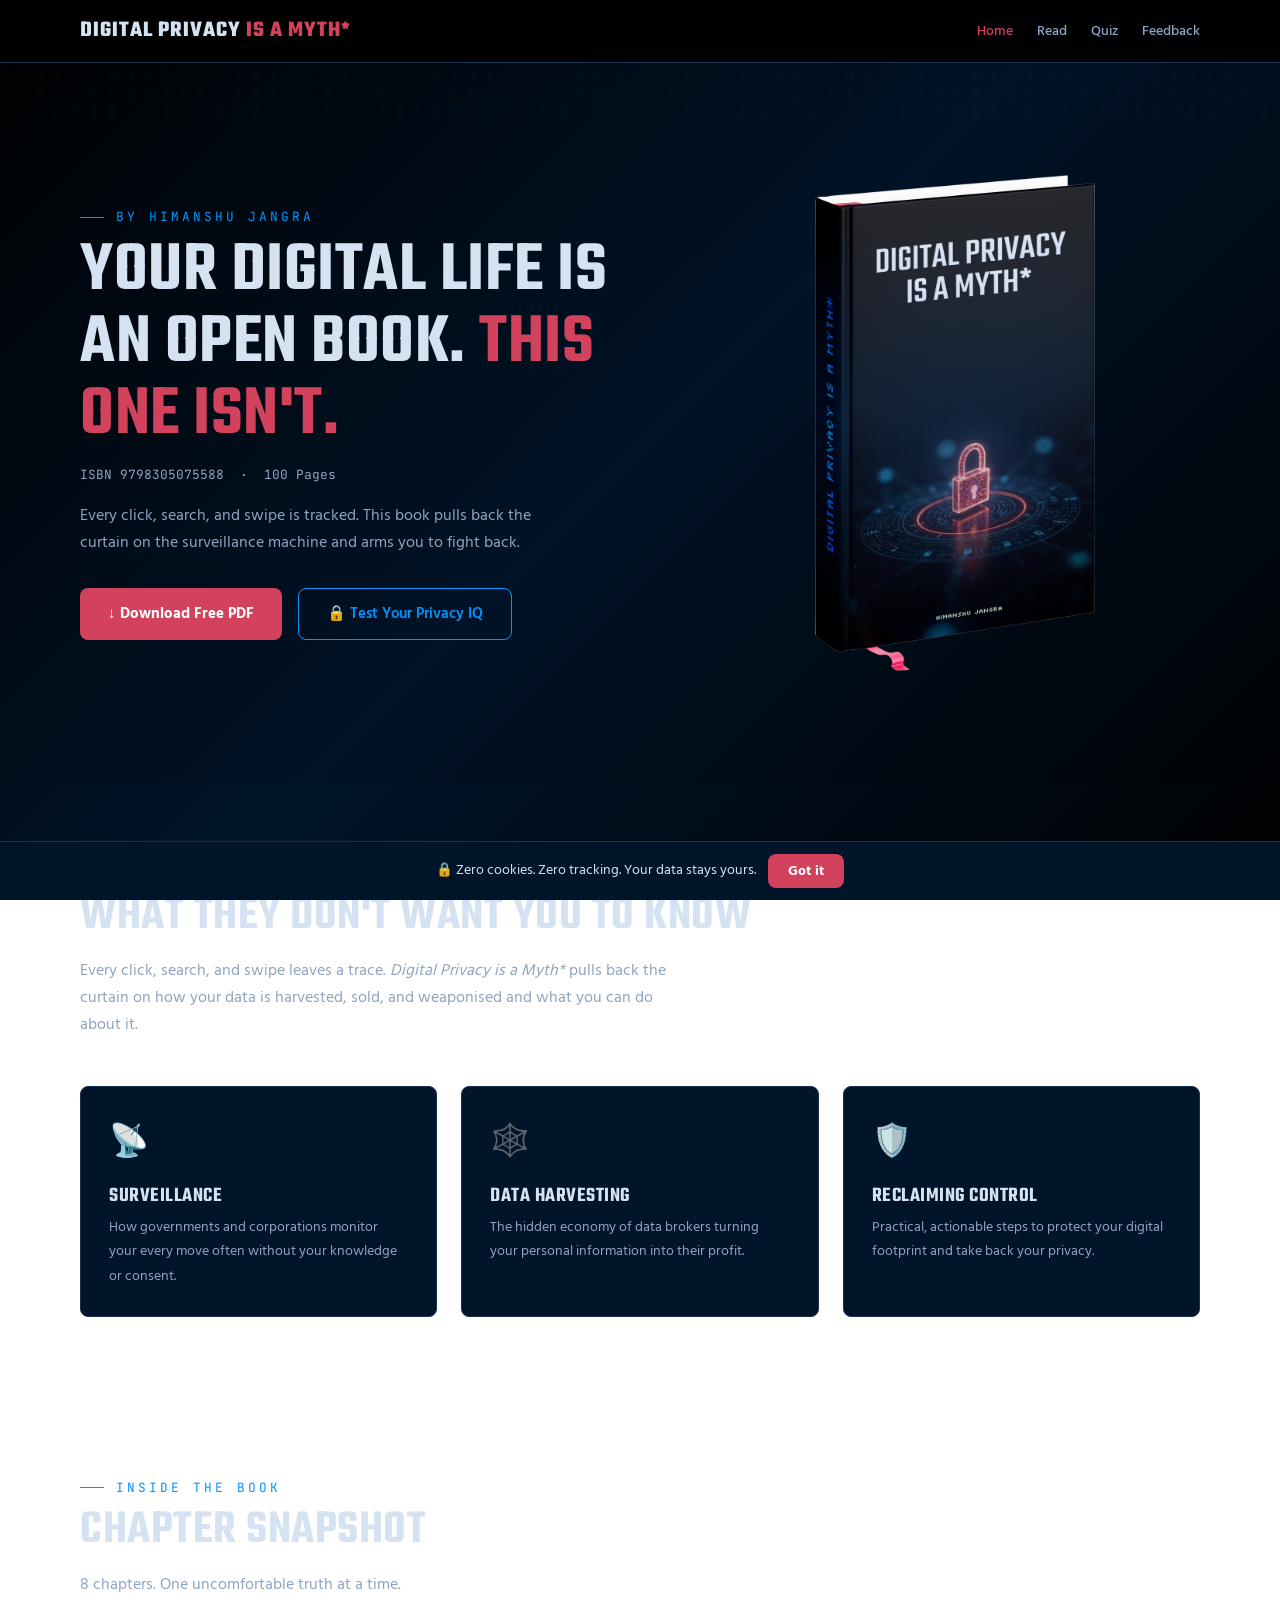
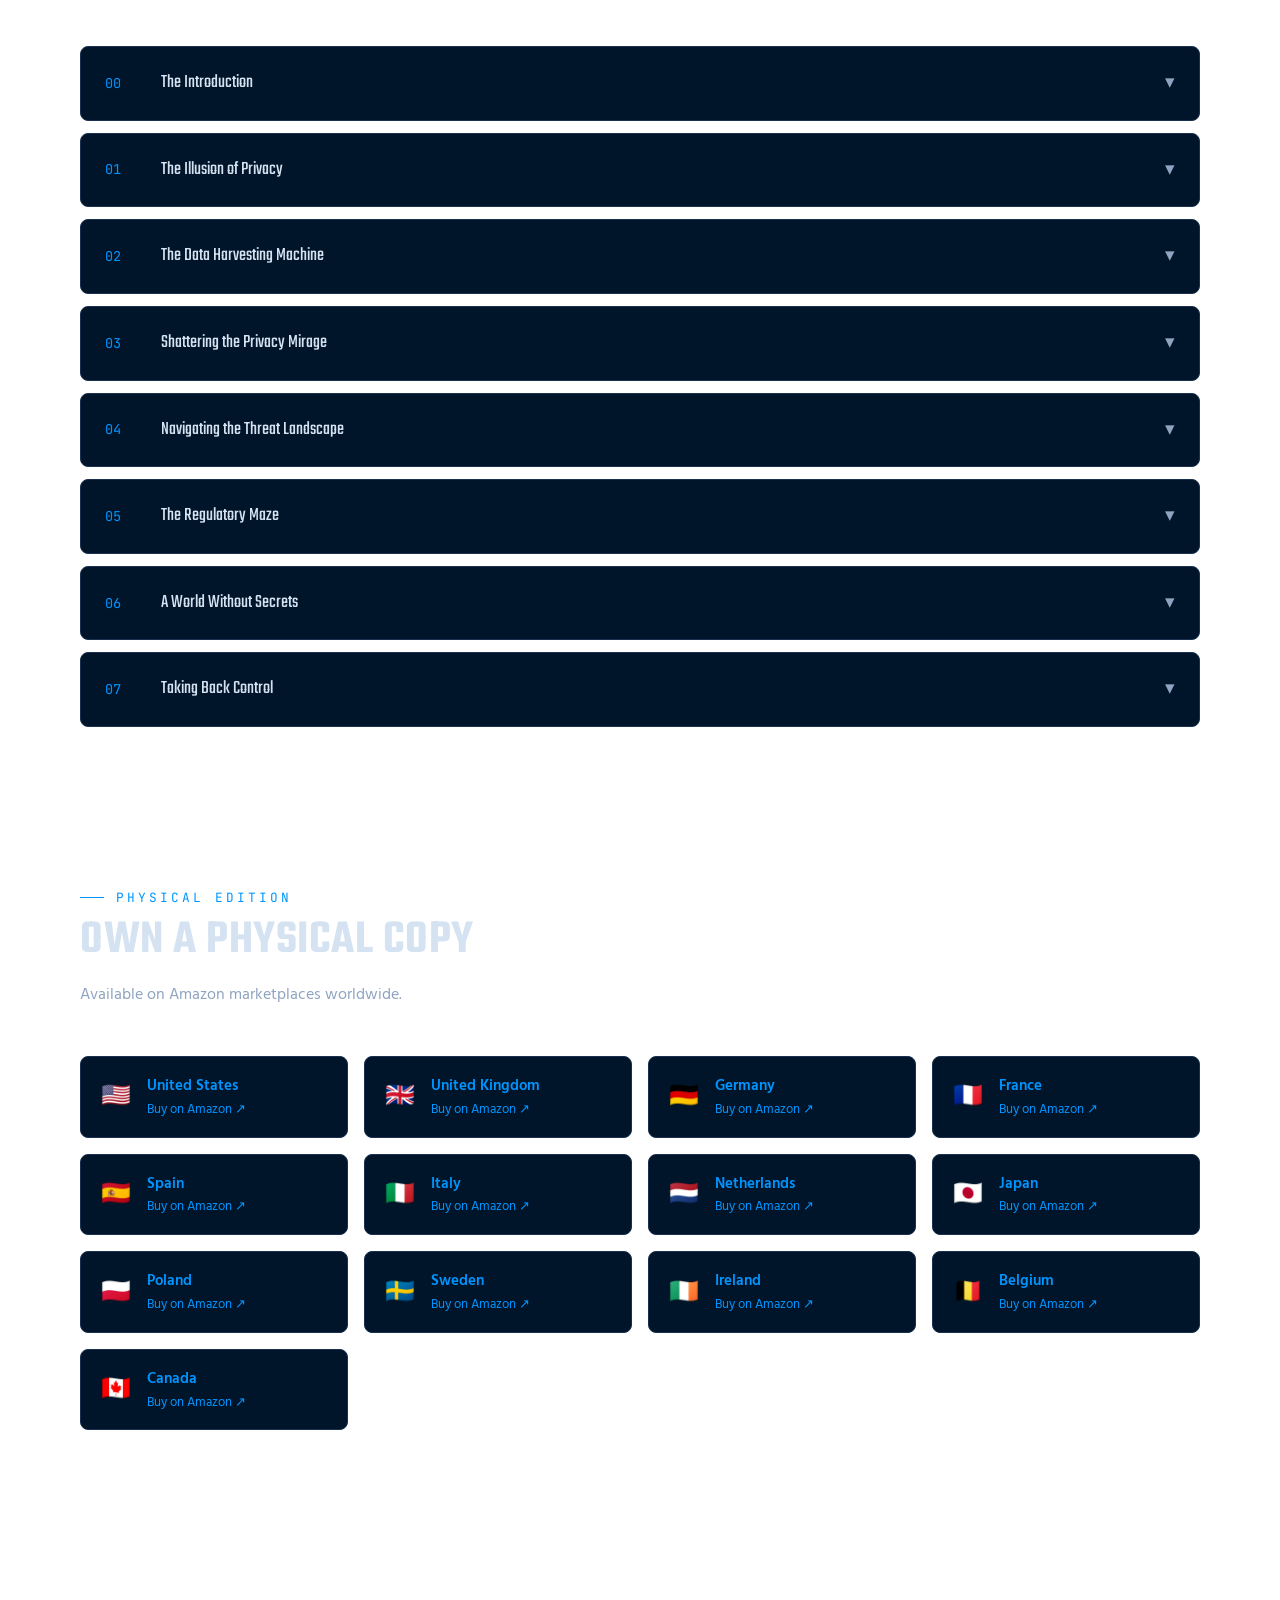
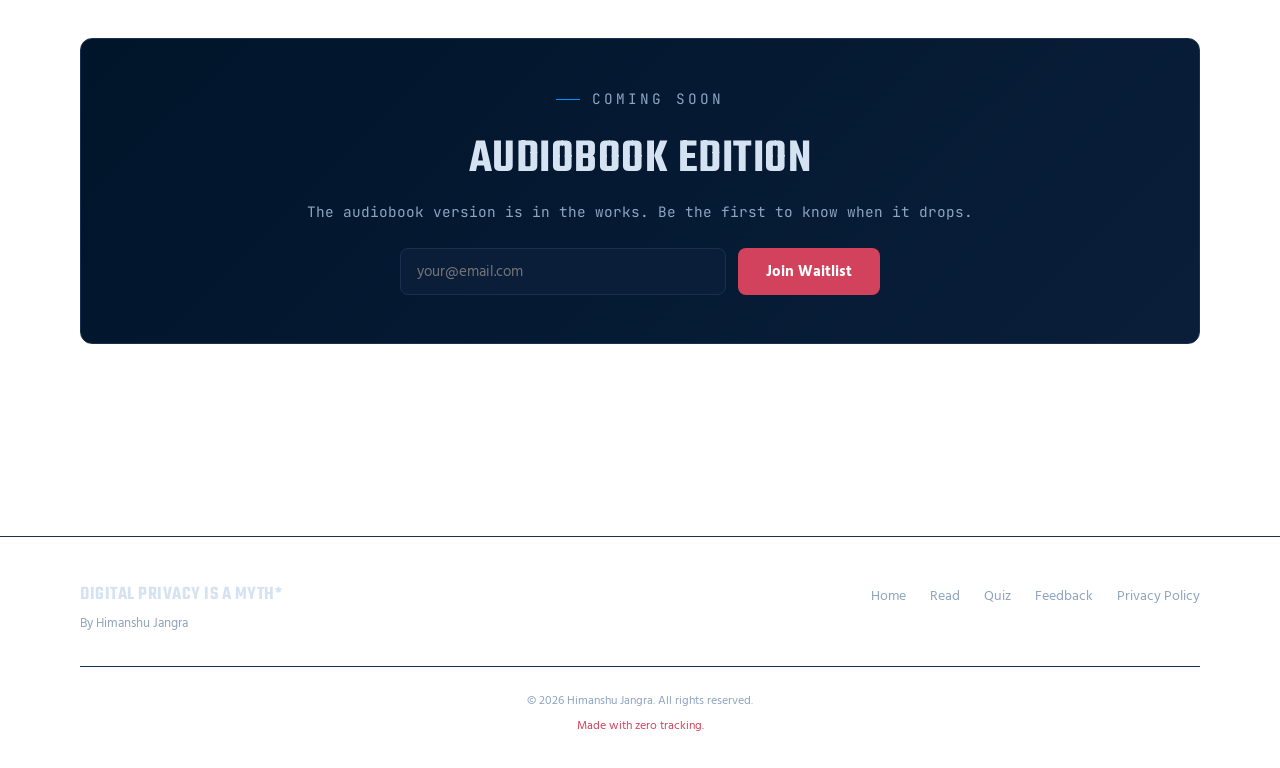
==== commit 8bae616c: "Final Push" ====
--- a/index.html
+++ b/index.html
@@ -10,6 +10,7 @@
   <meta property="og:image" content="digital_privacy_is_a_myth_cover.png">
   <meta property="og:url" content="https://privacymyth.himanshujangra.in/">
   <meta property="og:type" content="website">
+  <link rel="icon" type="image/x-icon" href="favicon.png">
   <meta name="twitter:card" content="summary_large_image">
   <meta name="twitter:title" content="Digital Privacy is a Myth*">
   <meta name="twitter:description" content="Your digital life is an open book. This one isn't.">
--- a/styles.css
+++ b/styles.css
@@ -7,8 +7,8 @@
   --bg-elevated: #0a1e3a;
   --text-primary: #D5E2F2;
   --text-secondary: #8ea4c0;
-  --accent: #e0f49f;
-  --accent-dim: #c8e7ad;
+  --accent: #0095FE;
+  --accent-dim: #2CCA61;
   --rose: #d2425c;
   --rose-dim: #892a3c;
   --gradient-dark: linear-gradient(135deg, #010101, #00152A, #010101);
@@ -451,9 +451,9 @@
 }
 
 .hero-cover {
-  max-width: 340px;
+  max-width: 280px;
   border-radius: 12px;
-  box-shadow: 0 20px 60px rgba(204, 219, 244, .12), 0 0 80px rgba(199, 92, 111, .06);
+  /* box-shadow: 0 20px 60px rgba(204, 219, 244, .12), 0 0 80px rgba(199, 92, 111, .06); */
   animation: coverFloat 4s ease-in-out infinite;
   justify-self: center
 }
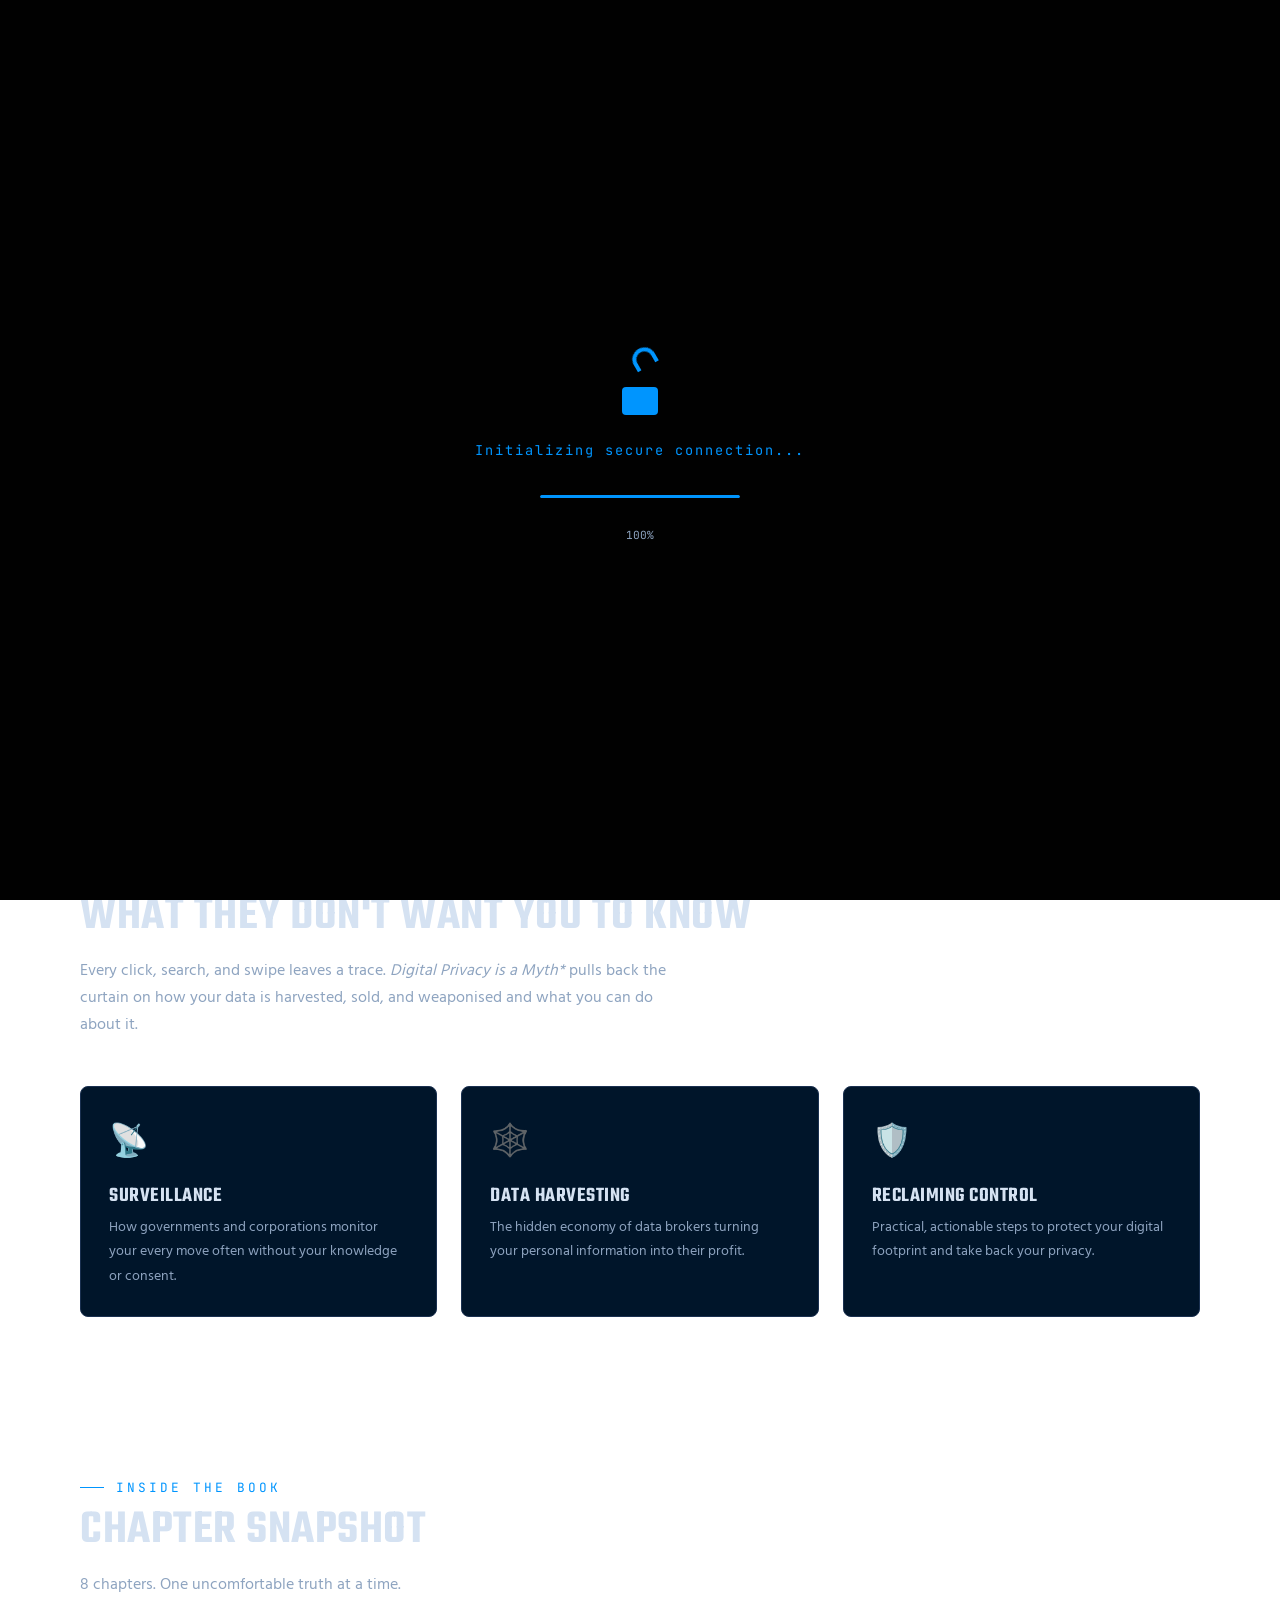
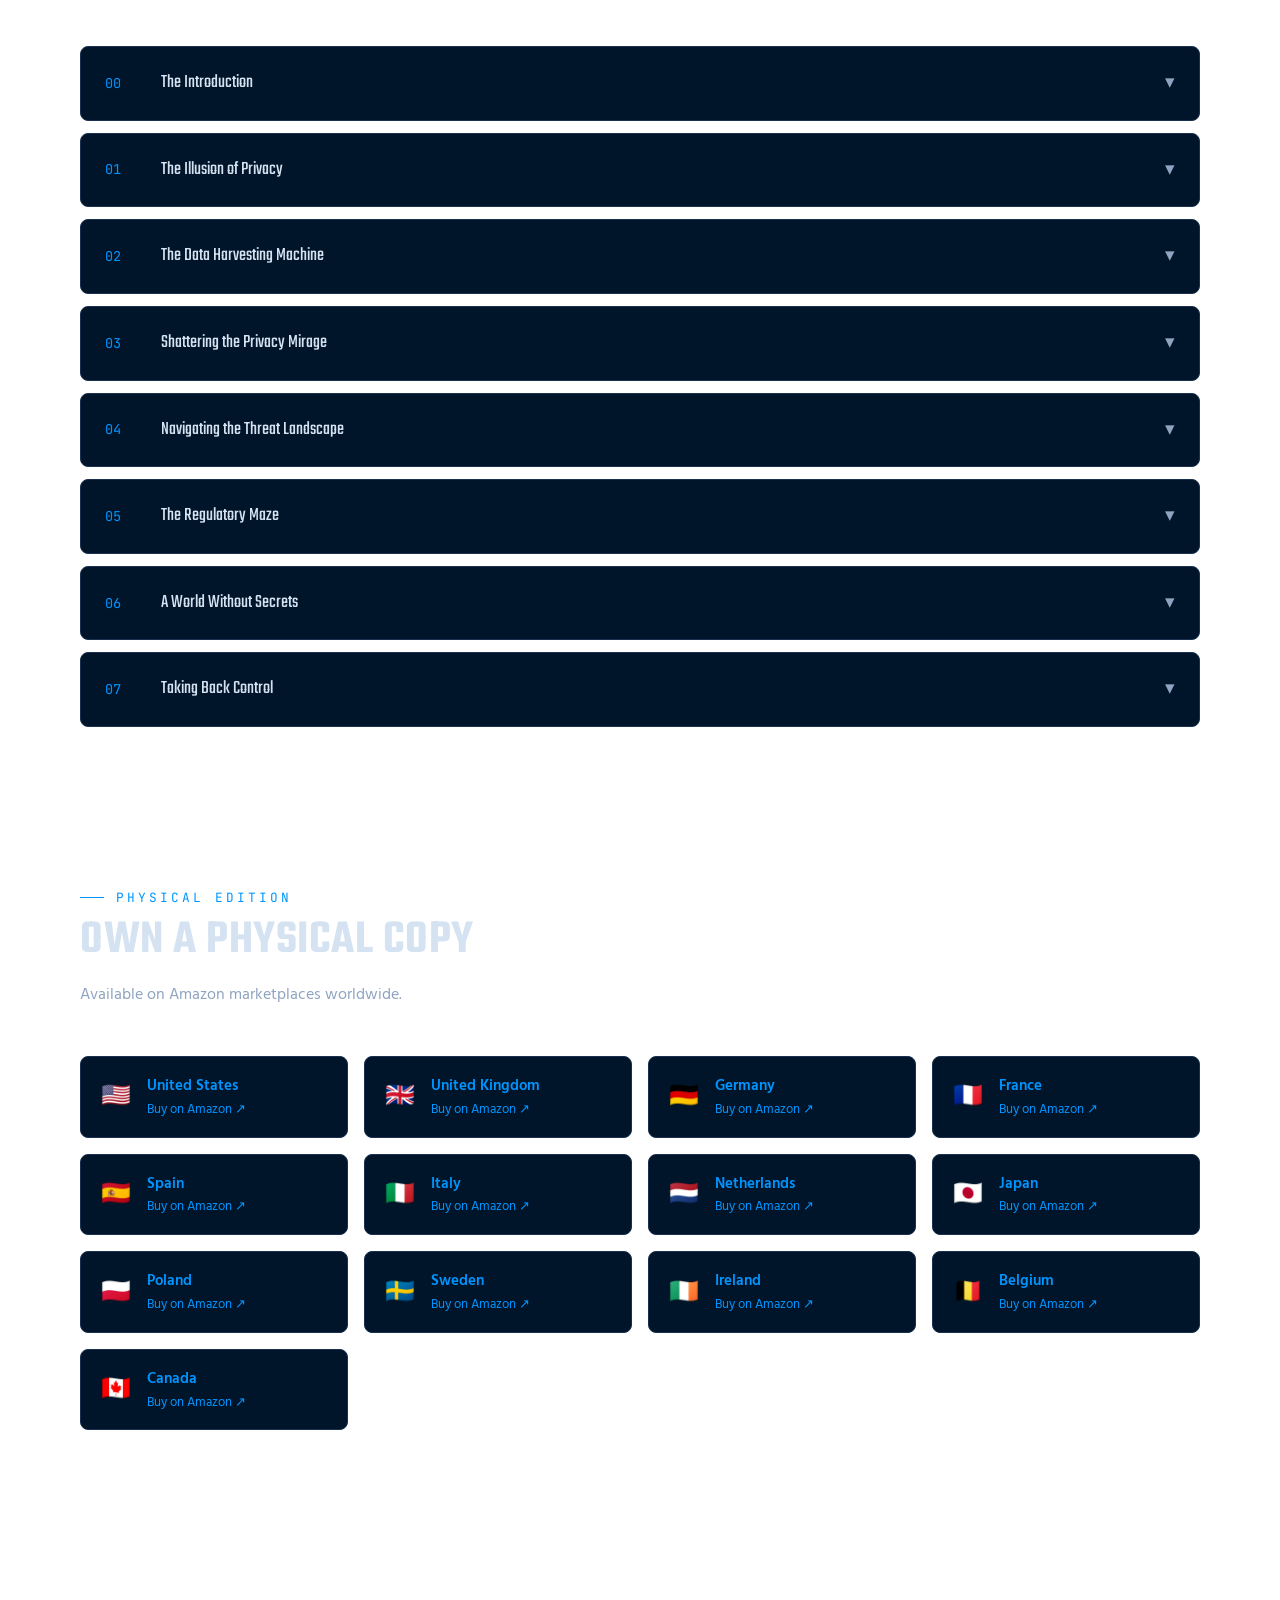
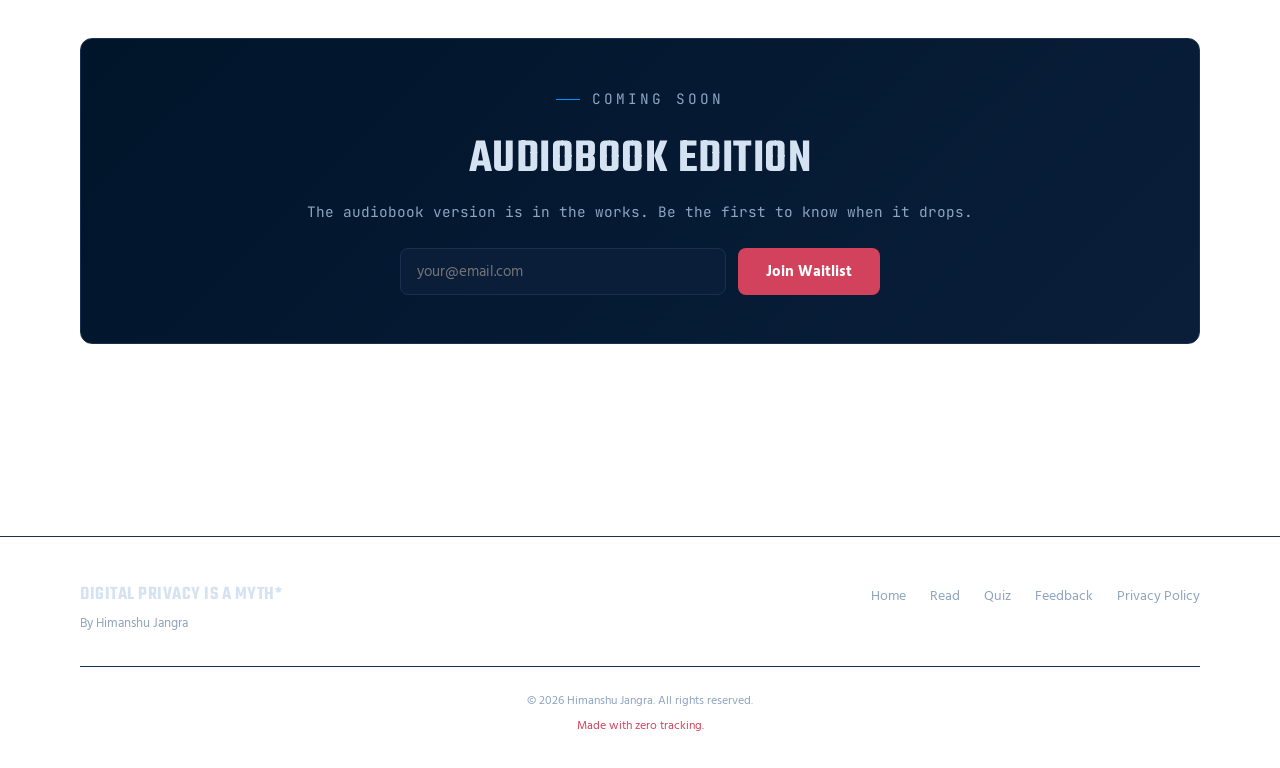
==== commit 555f6658: "Push" ====
--- a/index.html
+++ b/index.html
@@ -5,7 +5,7 @@
   <meta name="viewport" content="width=device-width, initial-scale=1.0">
   <title>Digital Privacy is a Myth* — By Himanshu Jangra</title>
   <meta name="description" content="Your digital life is an open book. Digital Privacy is a Myth* exposes the surveillance machine and shows you how to take back control. Free PDF download.">
-  <meta property="og:title" content="Digital Privacy is a Myth* — By Himanshu Jangra">
+  <meta property="og:title" content="Digital Privacy is a Myth* by Himanshu Jangra">
   <meta property="og:description" content="Your digital life is an open book. This one isn't. Free PDF download available.">
   <meta property="og:image" content="digital_privacy_is_a_myth_cover.png">
   <meta property="og:url" content="https://privacymyth.himanshujangra.in/">
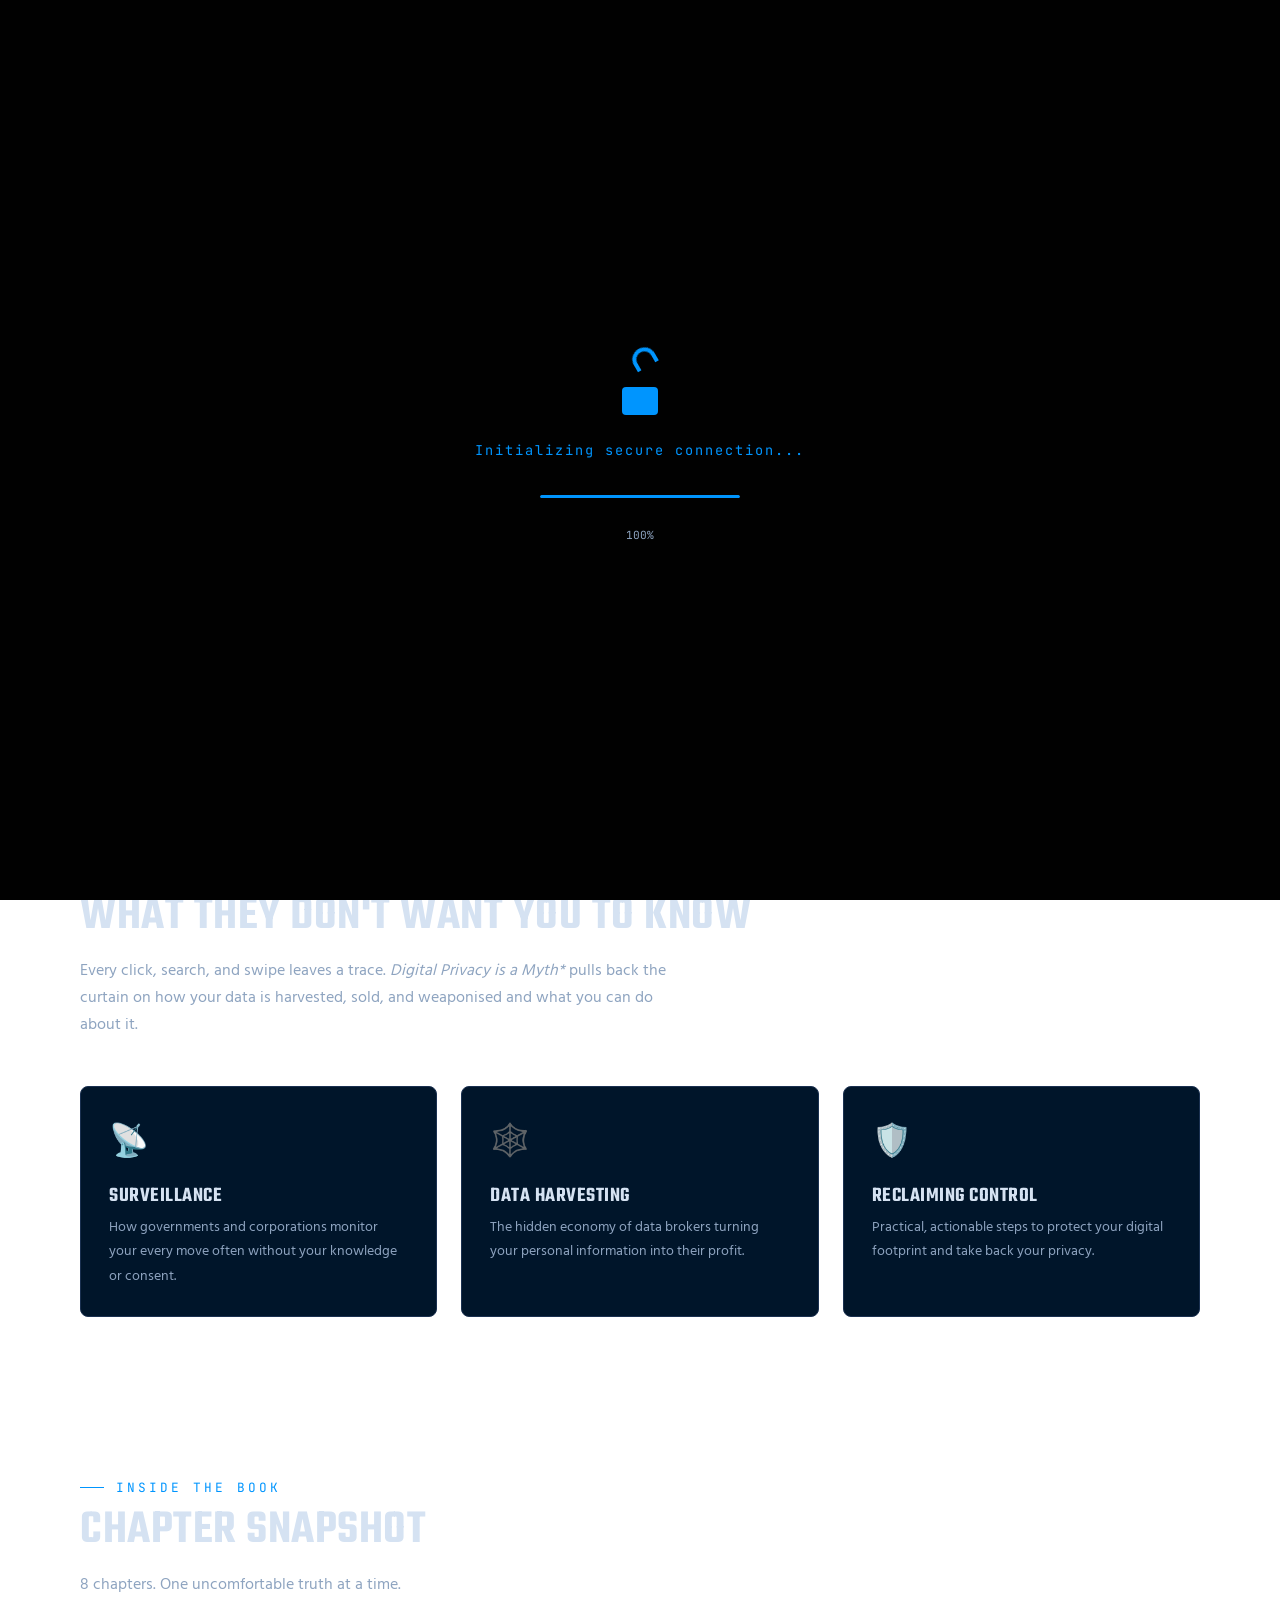
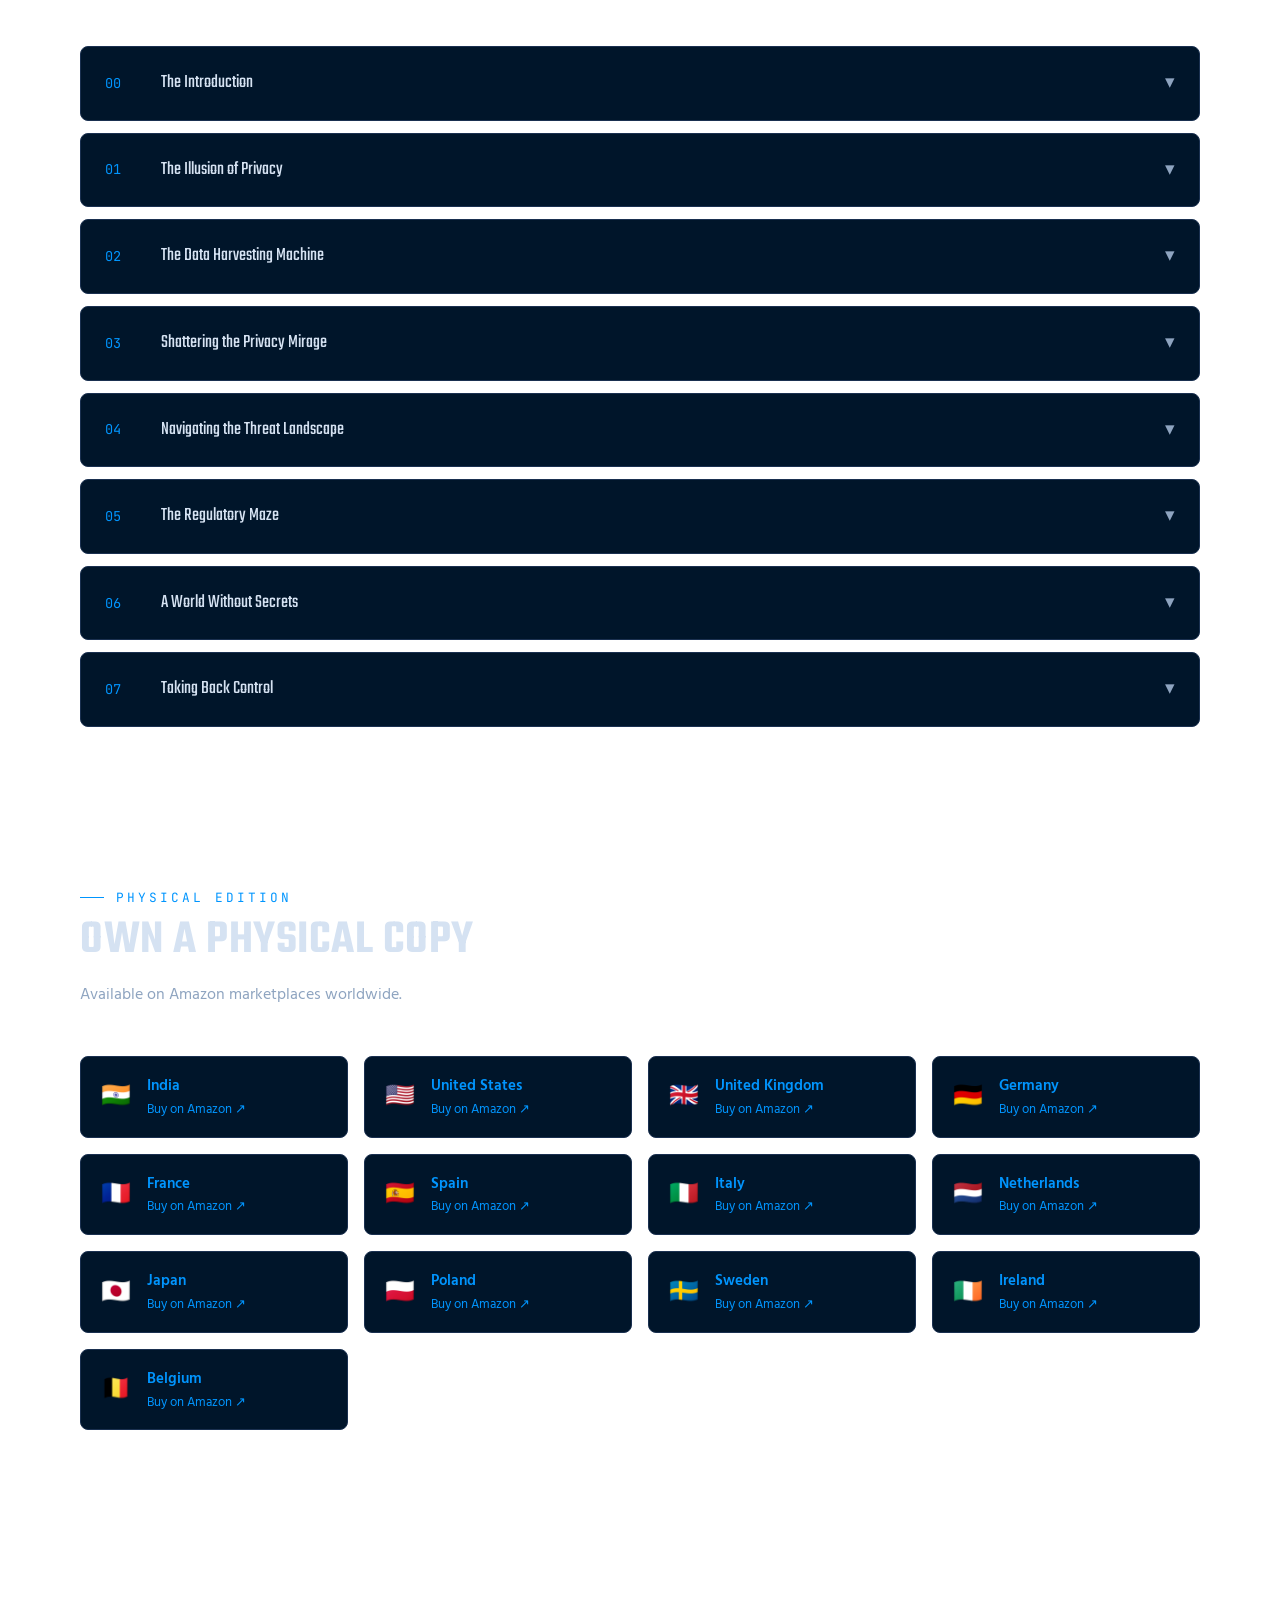
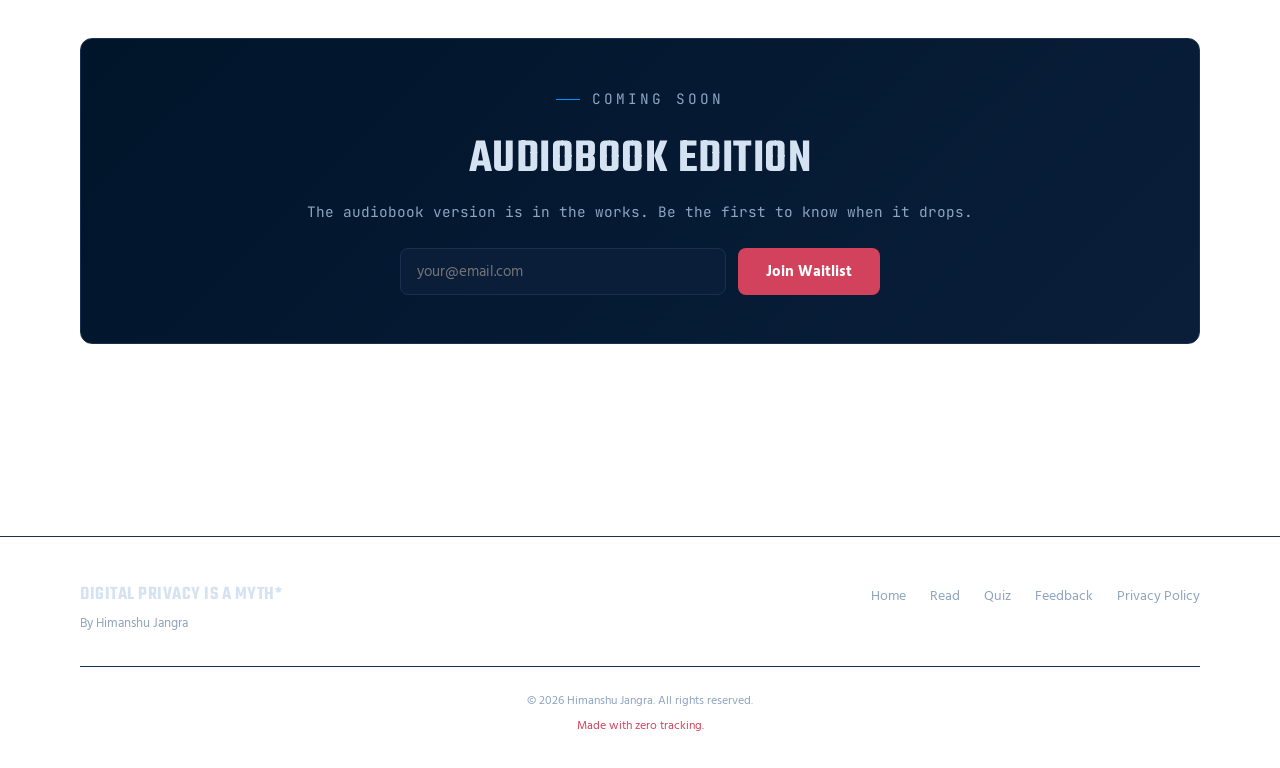
==== commit c3f9e6a8: "Addition Addition of Amazon India" ====
--- a/index.html
+++ b/index.html
@@ -114,6 +114,7 @@
       <h2 class="section-title">Own a Physical Copy</h2>
       <p class="section-subtitle">Available on Amazon marketplaces worldwide.</p>
       <div class="amazon-grid">
+        <a href="https://amzn.in/d/0hOcSyZt" target="_blank" rel="noopener" class="amazon-card"><span class="amazon-flag">🇮🇳</span><div class="amazon-info"><div class="amazon-country">India</div><div class="amazon-link">Buy on Amazon ↗</div></div></a>
         <a href="https://www.amazon.com/dp/B0FT1PD9YH" target="_blank" rel="noopener" class="amazon-card"><span class="amazon-flag">🇺🇸</span><div class="amazon-info"><div class="amazon-country">United States</div><div class="amazon-link">Buy on Amazon ↗</div></div></a>
         <a href="https://www.amazon.co.uk/dp/B0FT1PD9YH" target="_blank" rel="noopener" class="amazon-card"><span class="amazon-flag">🇬🇧</span><div class="amazon-info"><div class="amazon-country">United Kingdom</div><div class="amazon-link">Buy on Amazon ↗</div></div></a>
         <a href="https://www.amazon.de/dp/B0FT1PD9YH" target="_blank" rel="noopener" class="amazon-card"><span class="amazon-flag">🇩🇪</span><div class="amazon-info"><div class="amazon-country">Germany</div><div class="amazon-link">Buy on Amazon ↗</div></div></a>
@@ -126,7 +127,6 @@
         <a href="https://www.amazon.se/dp/B0FT1PD9YH" target="_blank" rel="noopener" class="amazon-card"><span class="amazon-flag">🇸🇪</span><div class="amazon-info"><div class="amazon-country">Sweden</div><div class="amazon-link">Buy on Amazon ↗</div></div></a>
         <a href="https://www.amazon.ie/dp/B0FT1PD9YH" target="_blank" rel="noopener" class="amazon-card"><span class="amazon-flag">🇮🇪</span><div class="amazon-info"><div class="amazon-country">Ireland</div><div class="amazon-link">Buy on Amazon ↗</div></div></a>
         <a href="https://www.amazon.com.be/dp/B0FT1PD9YH" target="_blank" rel="noopener" class="amazon-card"><span class="amazon-flag">🇧🇪</span><div class="amazon-info"><div class="amazon-country">Belgium</div><div class="amazon-link">Buy on Amazon ↗</div></div></a>
-        <a href="https://www.amazon.ca/dp/B0F1DP7KFP" target="_blank" rel="noopener" class="amazon-card"><span class="amazon-flag">🇨🇦</span><div class="amazon-info"><div class="amazon-country">Canada</div><div class="amazon-link">Buy on Amazon ↗</div></div></a>
       </div>
     </div>
   </section>
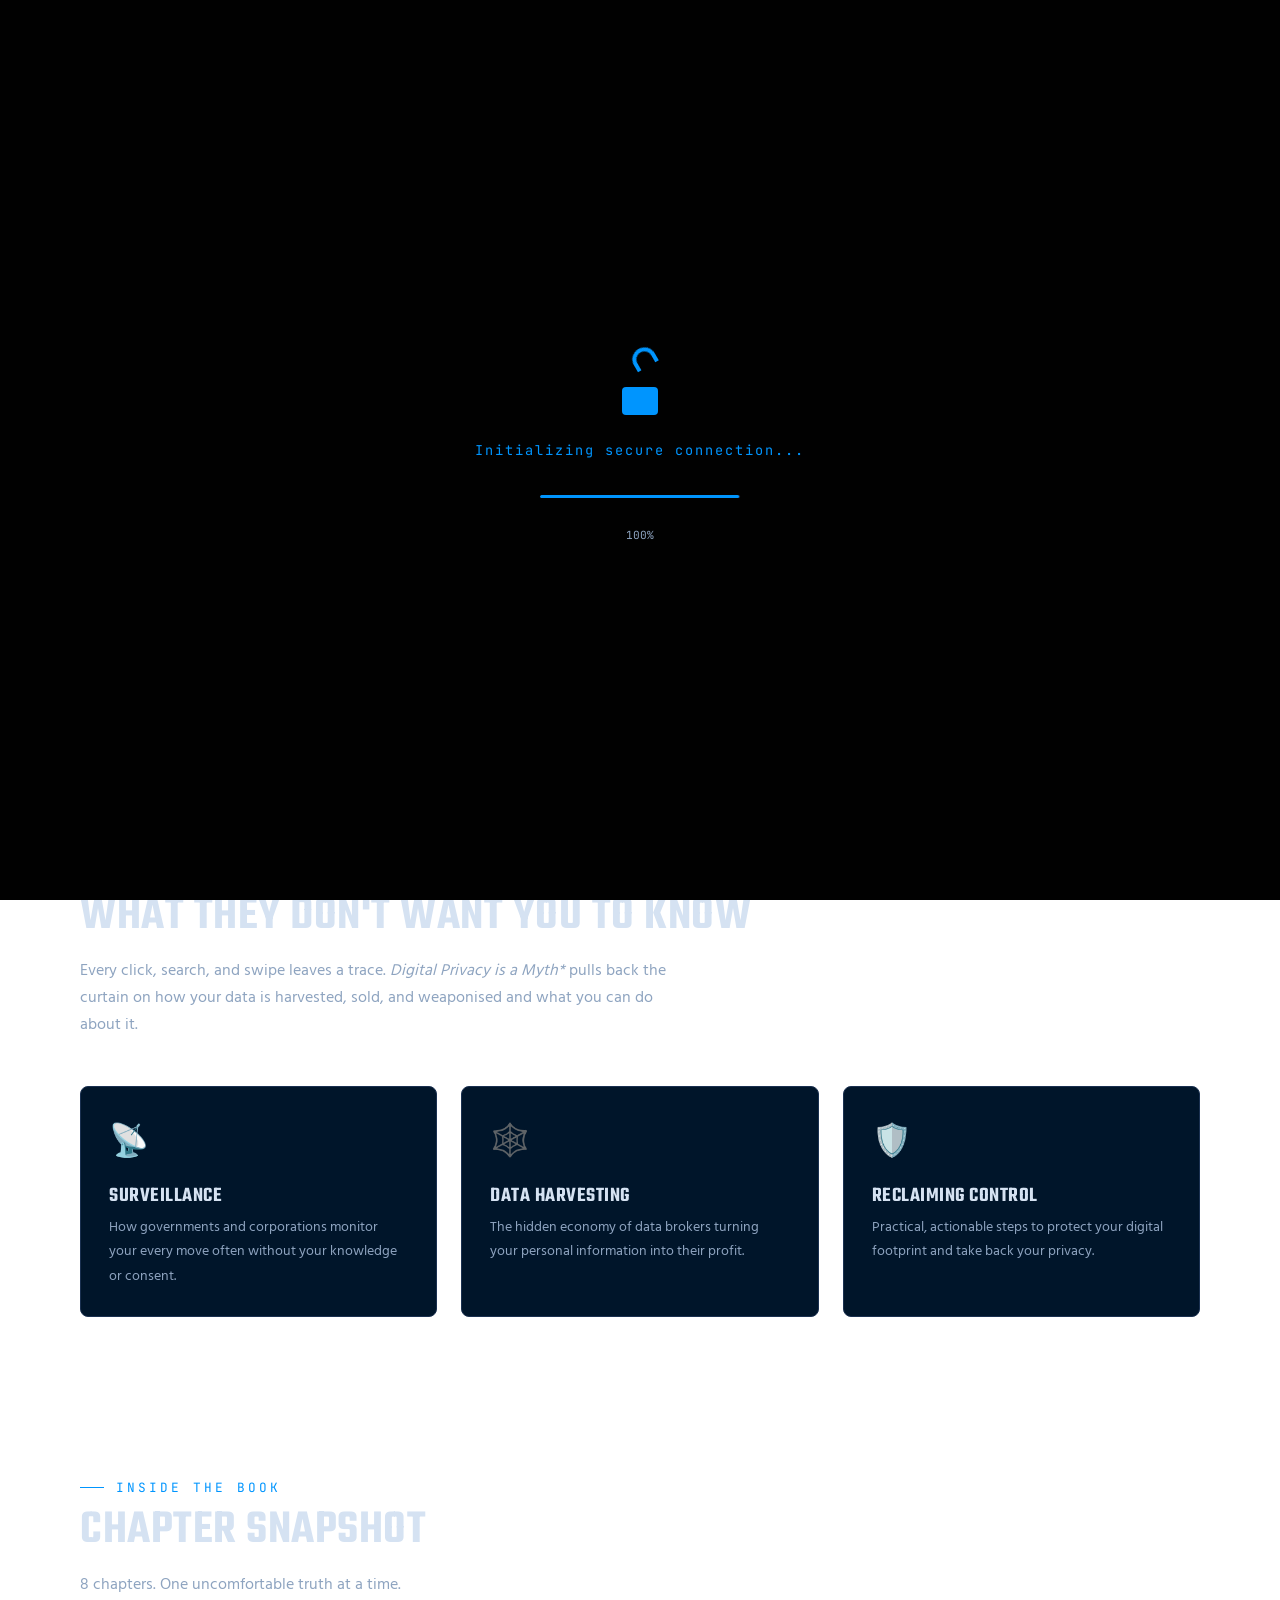
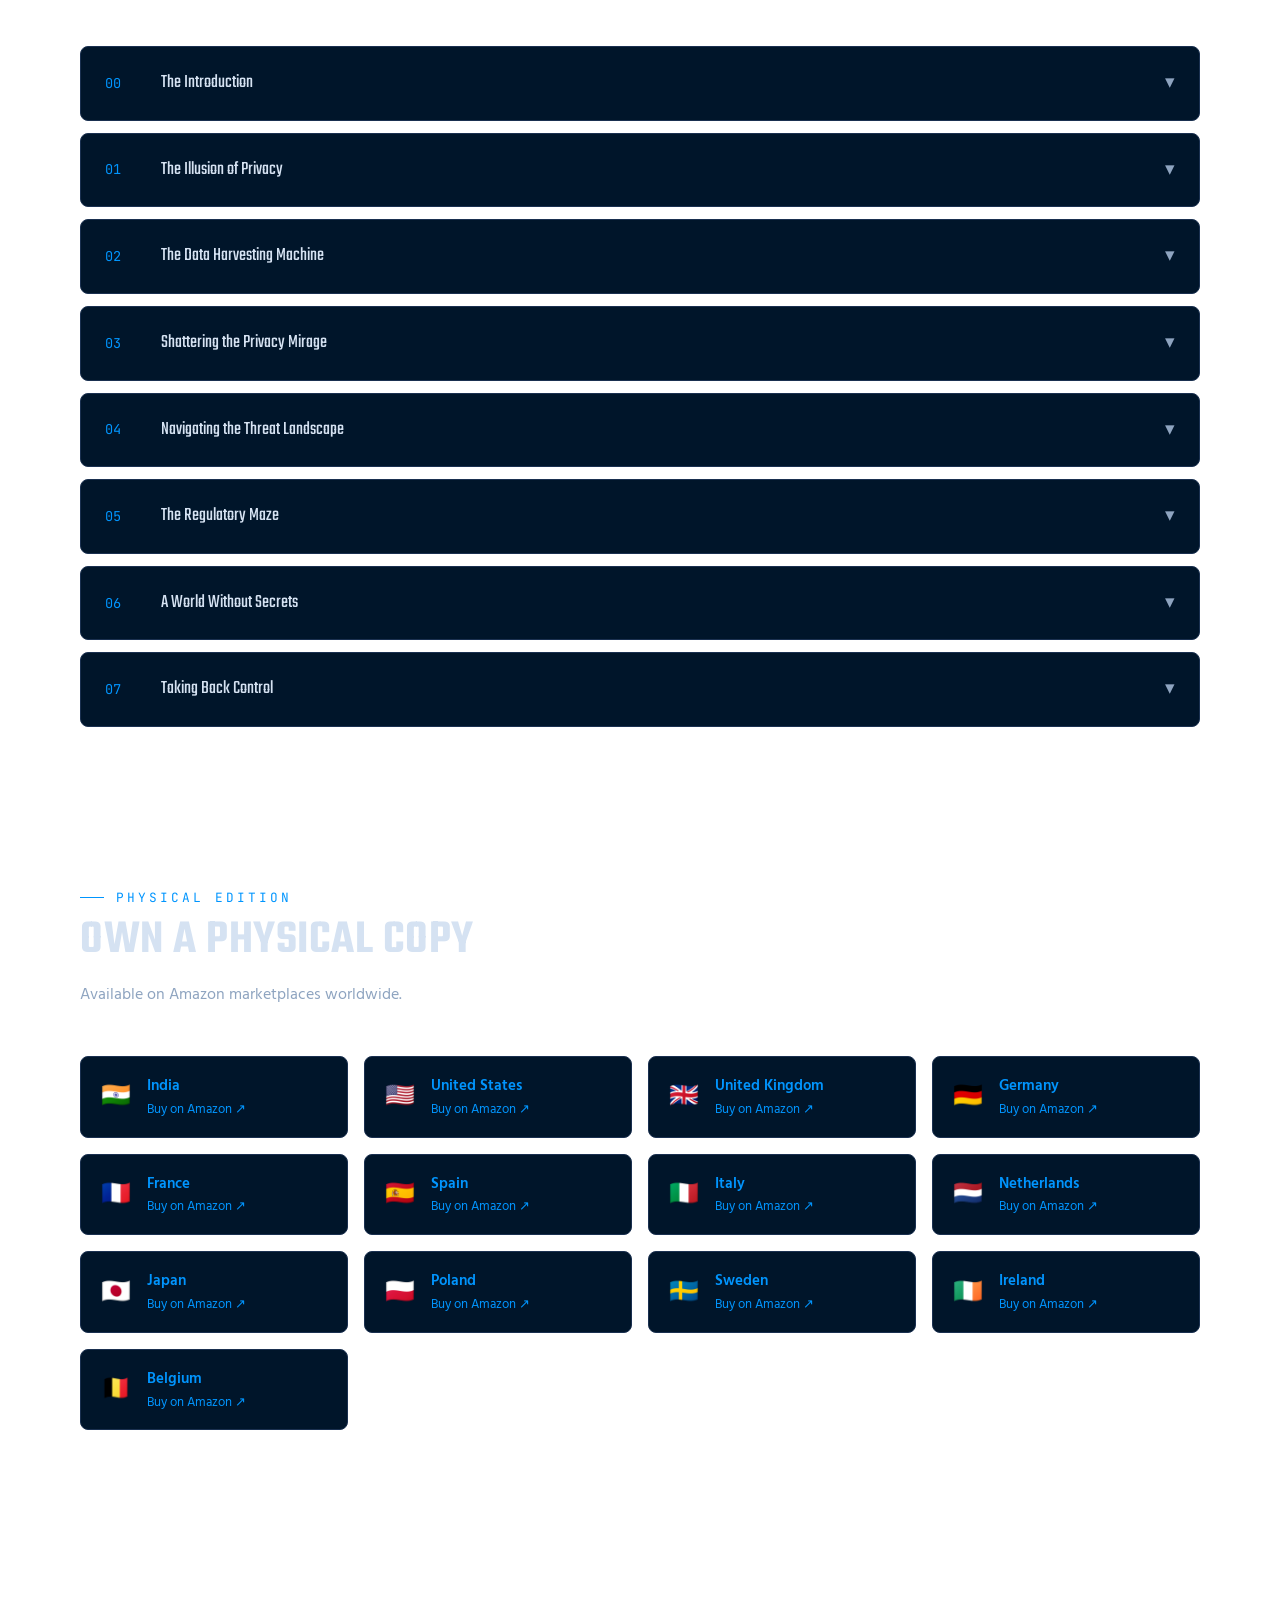
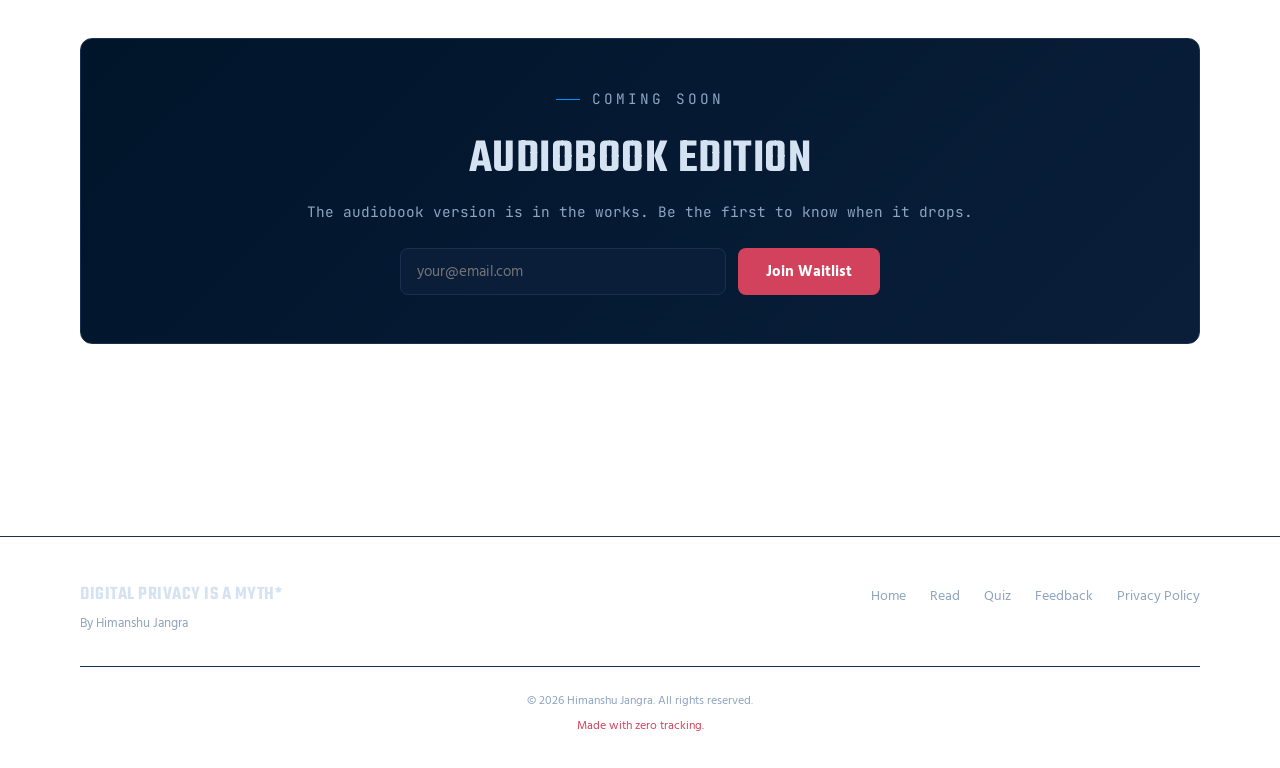
==== commit 6a0e3e3c: "Update index.html" ====
--- a/index.html
+++ b/index.html
@@ -51,7 +51,7 @@
       <div class="hero-text">
         <p class="section-label">By Himanshu Jangra</p>
         <h1>Your digital life is an open book. <span>This one isn't.</span></h1>
-        <p class="hero-meta mono">ISBN 9798305075588 &nbsp;·&nbsp; 100 Pages</p>
+        <p class="hero-meta mono">ISBN 9798305075588 &nbsp;·&nbsp; ASIN B0DRTLYF46 &nbsp;·&nbsp; 100 Pages</p>
         <p style="color:var(--text-secondary);margin-bottom:2rem;max-width:480px">Every click, search, and swipe is tracked. This book pulls back the curtain on the surveillance machine and arms you to fight back.</p>
         <div class="hero-ctas">
           <a href="download.html" class="btn btn-rose">↓ Download Free PDF</a>
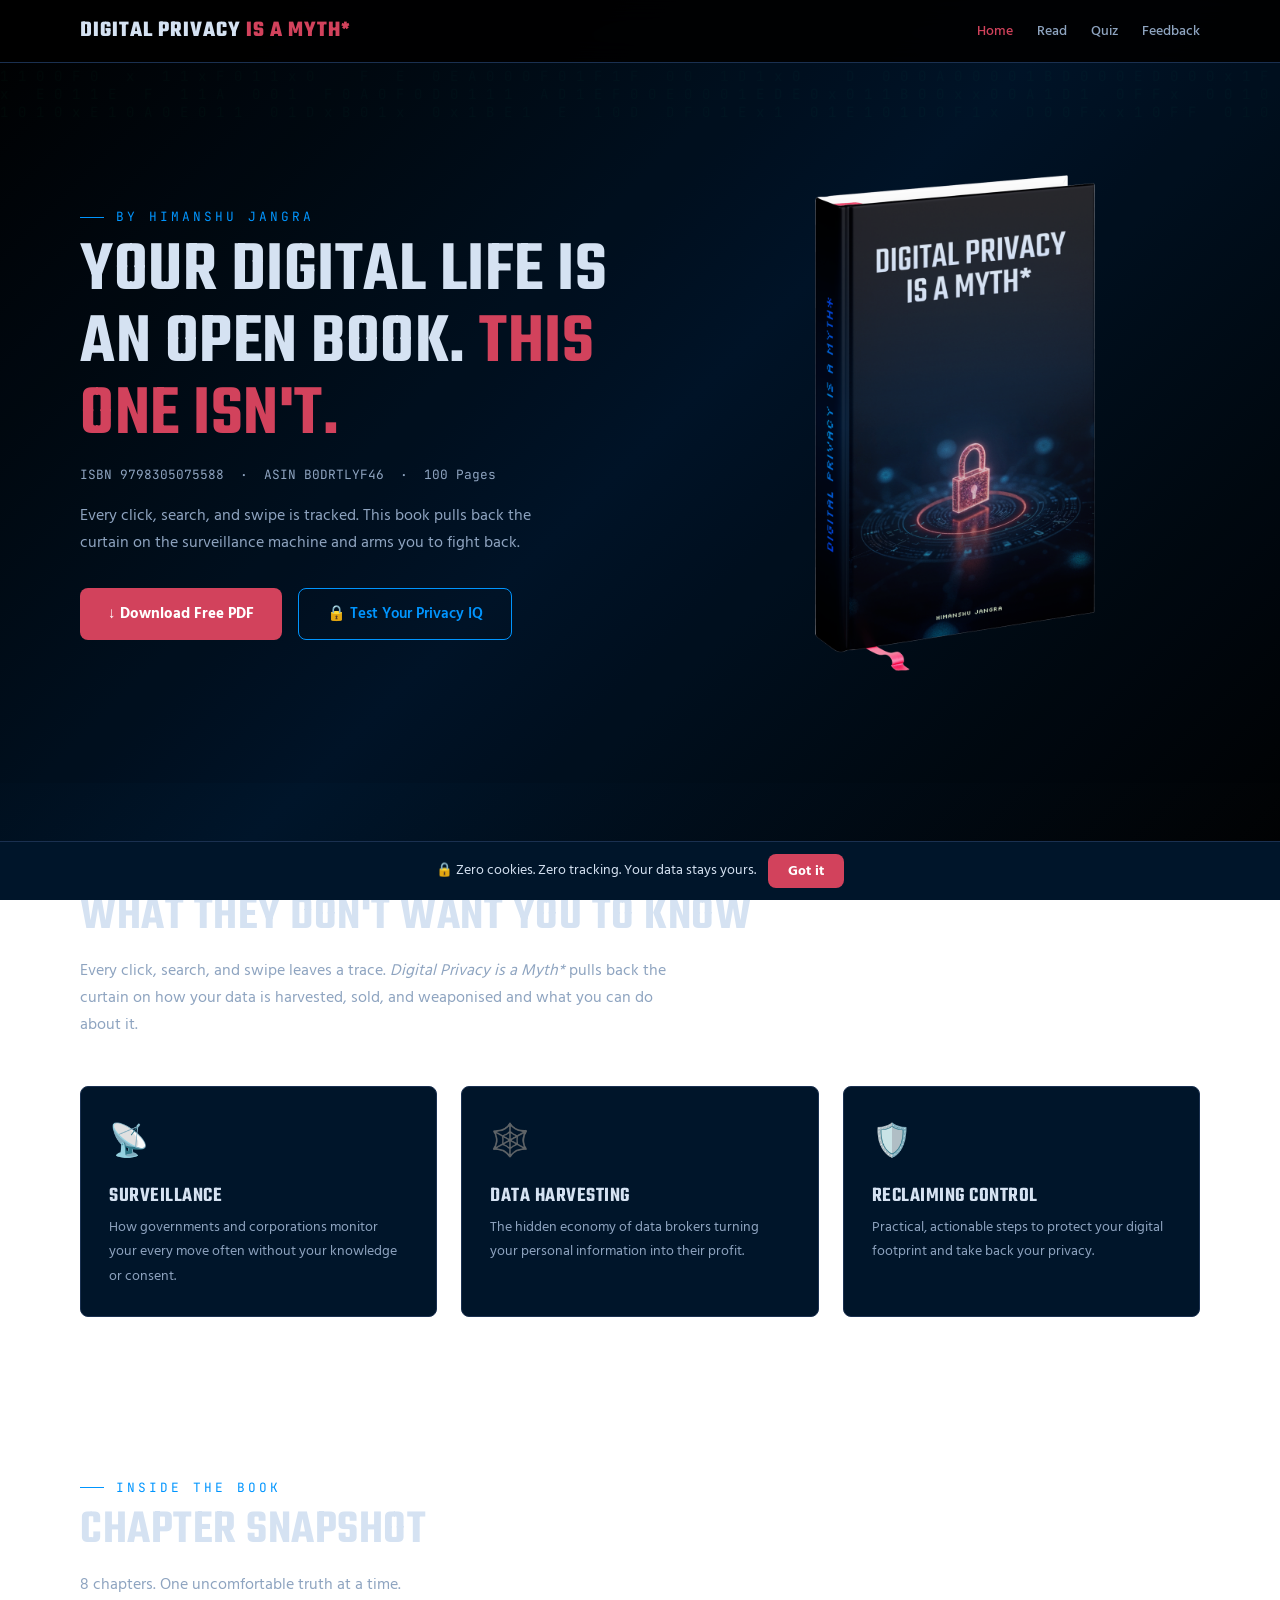
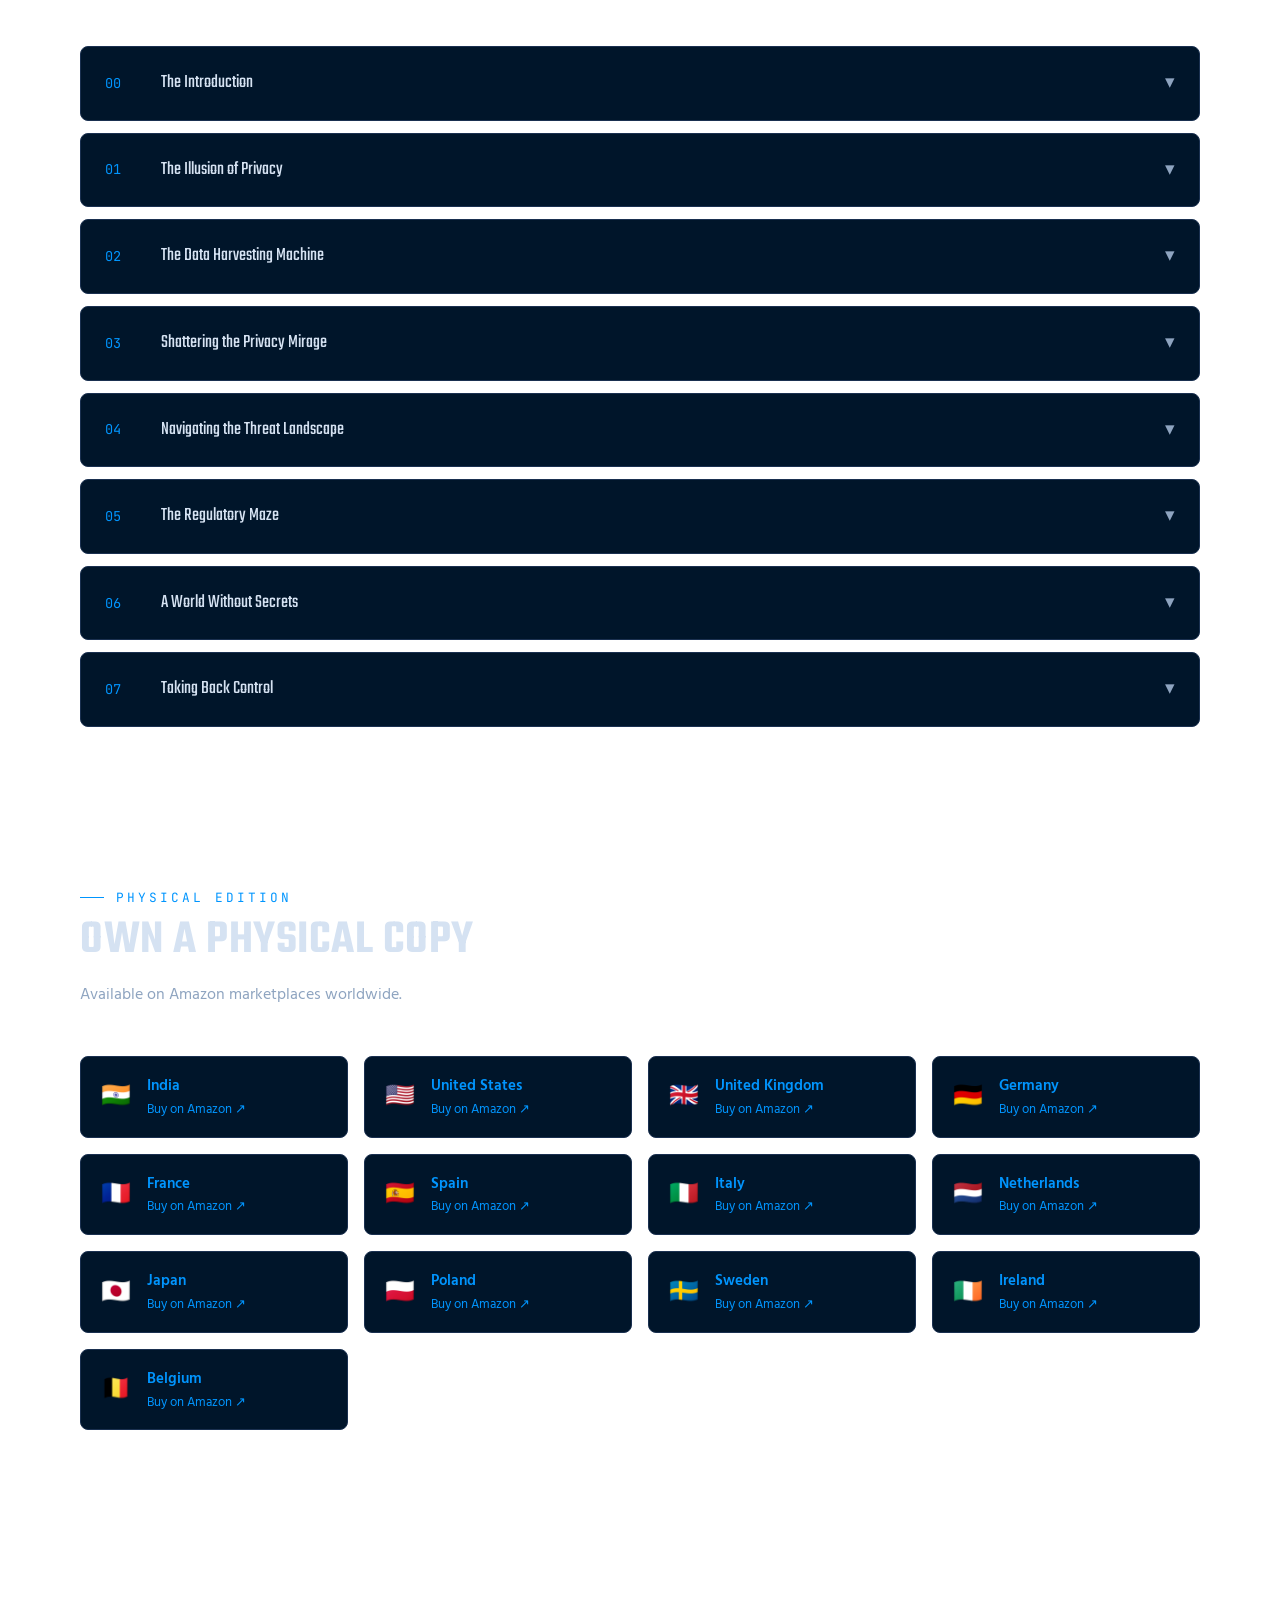
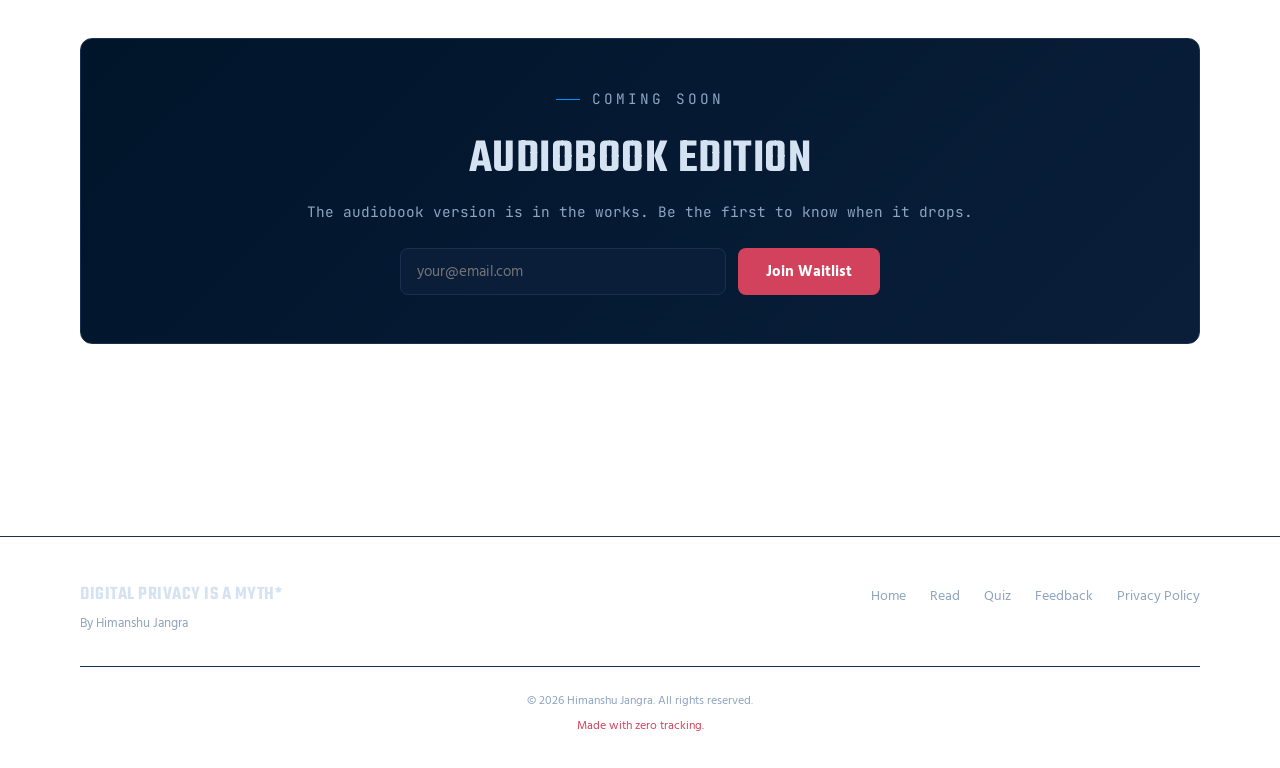
==== commit cb76a1de: "OG Image Added" ====
--- a/index.html
+++ b/index.html
@@ -3,18 +3,18 @@
 <head>
   <meta charset="UTF-8">
   <meta name="viewport" content="width=device-width, initial-scale=1.0">
-  <title>Digital Privacy is a Myth* — By Himanshu Jangra</title>
+  <title>Digital Privacy is a Myth* | By Himanshu Jangra</title>
   <meta name="description" content="Your digital life is an open book. Digital Privacy is a Myth* exposes the surveillance machine and shows you how to take back control. Free PDF download.">
   <meta property="og:title" content="Digital Privacy is a Myth* by Himanshu Jangra">
   <meta property="og:description" content="Your digital life is an open book. This one isn't. Free PDF download available.">
-  <meta property="og:image" content="digital_privacy_is_a_myth_cover.png">
+  <meta property="og:image" content="OG_image.jpeg">
   <meta property="og:url" content="https://privacymyth.himanshujangra.in/">
   <meta property="og:type" content="website">
   <link rel="icon" type="image/x-icon" href="favicon.png">
   <meta name="twitter:card" content="summary_large_image">
   <meta name="twitter:title" content="Digital Privacy is a Myth*">
   <meta name="twitter:description" content="Your digital life is an open book. This one isn't.">
-  <meta name="twitter:image" content="digital_privacy_is_a_myth_cover.png">
+  <meta name="twitter:image" content="OG_image.jpeg">
   <link rel="canonical" href="https://privacymyth.himanshujangra.in/">
   <link rel="stylesheet" href="styles.css">
 </head>
--- a/styles.css
+++ b/styles.css
@@ -29,7 +29,8 @@
 
 html {
   scroll-behavior: smooth;
-  font-size: 16px
+  font-size: 16px;
+  overflow-x: hidden
 }
 
 body {
@@ -97,7 +98,10 @@
 /* ===== LOADER ===== */
 #page-loader {
   position: fixed;
-  inset: 0;
+  top: 0;
+  left: 0;
+  right: 0;
+  bottom: 0;
   z-index: 9999;
   background: var(--bg-primary);
   display: flex;
@@ -212,6 +216,7 @@
   top: 0;
   z-index: 1000;
   background: rgba(1, 1, 1, .92);
+  -webkit-backdrop-filter: blur(12px);
   backdrop-filter: blur(12px);
   border-bottom: 1px solid var(--border);
   padding: .75rem 0
@@ -435,7 +440,10 @@
 
 #binary-rain {
   position: absolute;
-  inset: 0;
+  top: 0;
+  left: 0;
+  right: 0;
+  bottom: 0;
   z-index: 0;
   pointer-events: none;
   opacity: .4
@@ -1140,22 +1148,29 @@
 
   #nav-menu {
     position: fixed;
-    inset: 0;
+    top: 0;
+    left: 0;
+    right: 0;
+    bottom: 0;
     z-index: 1000;
-    background: rgba(1, 1, 1, .98);
+    background: rgb(1, 1, 1);
+    -webkit-backdrop-filter: blur(20px);
     backdrop-filter: blur(20px);
     flex-direction: column;
     justify-content: center;
     align-items: center;
     gap: 2.5rem;
-    transform: translateX(100%);
-    transition: transform .35s ease;
+    opacity: 0;
+    visibility: hidden;
+    transition: opacity .35s ease, visibility .35s ease;
     height: 100vh;
-    width: 100vw
+    height: 100dvh;
+    width: 100%
   }
 
   #nav-menu.open {
-    transform: translateX(0)
+    opacity: 1;
+    visibility: visible
   }
 
   #nav-menu a {
@@ -1216,7 +1231,7 @@
   }
 
   .amazon-grid {
-    grid-template-columns: 1fr
+    grid-template-columns: 1fr 1fr
   }
 
   .hero-ctas {
